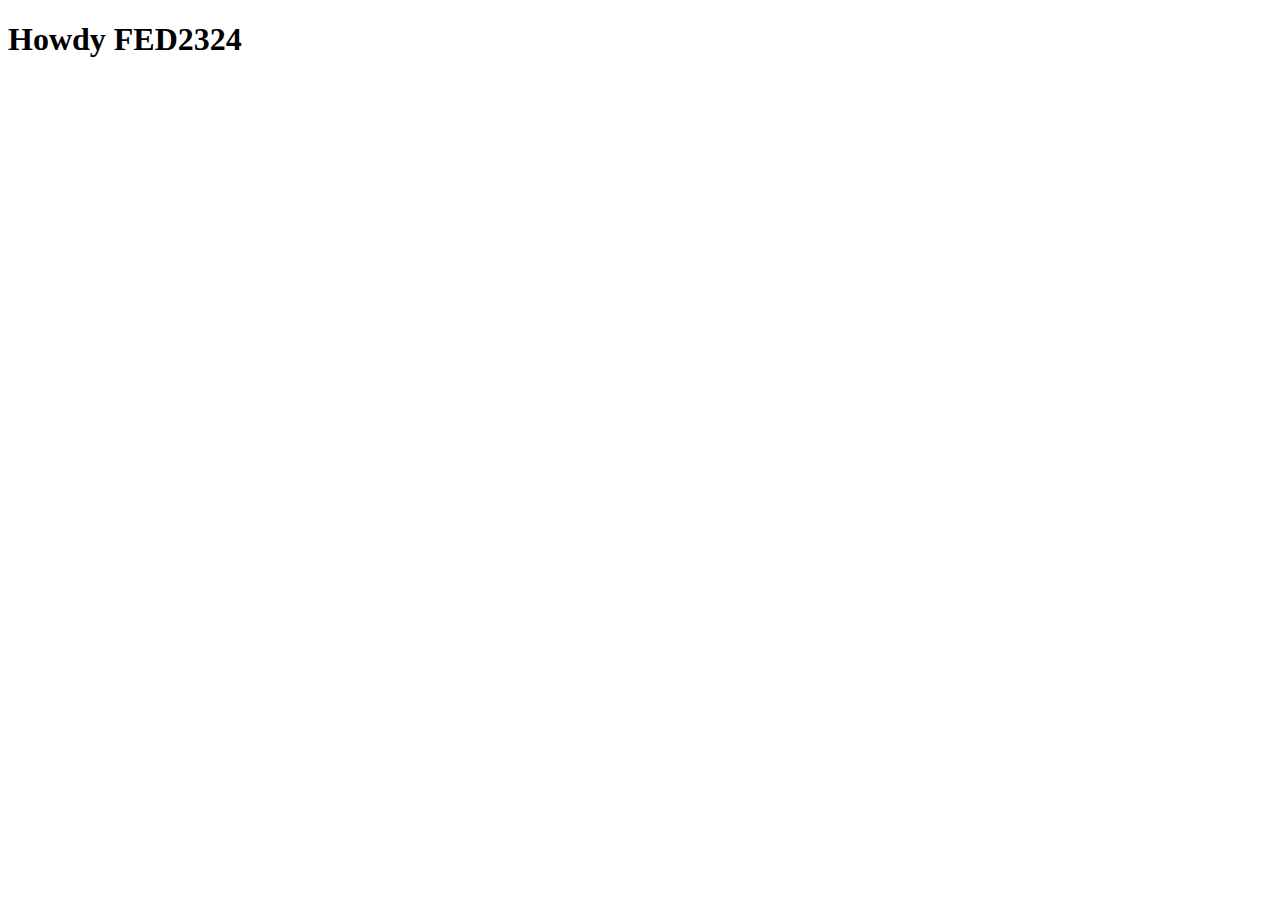
==== index.html @ 925708cf "Add files via upload" ====
<!DOCTYPE html>
<html lang="nl">
	
<head>
	<meta charset="UTF-8">
	<meta name="author" content="jouw naam">
	<meta name="viewport" content="width=device-width, initial-scale=1">
	
	<title>Howdy FED2324</title>
	
	<link href="styles/style.css" rel="stylesheet">
	<link rel="icon" type="image/svg+xml" href="images/favicon.svg">
</head>

<body>
	<h1>Howdy FED2324</h1>

	<script defer src="scripts/script.js"></script>
</body>
	
</html>
---- styles/style.css ----
/**************/
/* CSS REMEDY */
/**************/
*, *::after, *::before {
  box-sizing:border-box;  
}






/*********************/
/* CUSTOM PROPERTIES */
/*********************/
:root {
	/* startje */
	--color-text:#111;
	--color-background:#eee;
}





/****************/
/* JOUW STYLING */
/****************/

/* jouw code */
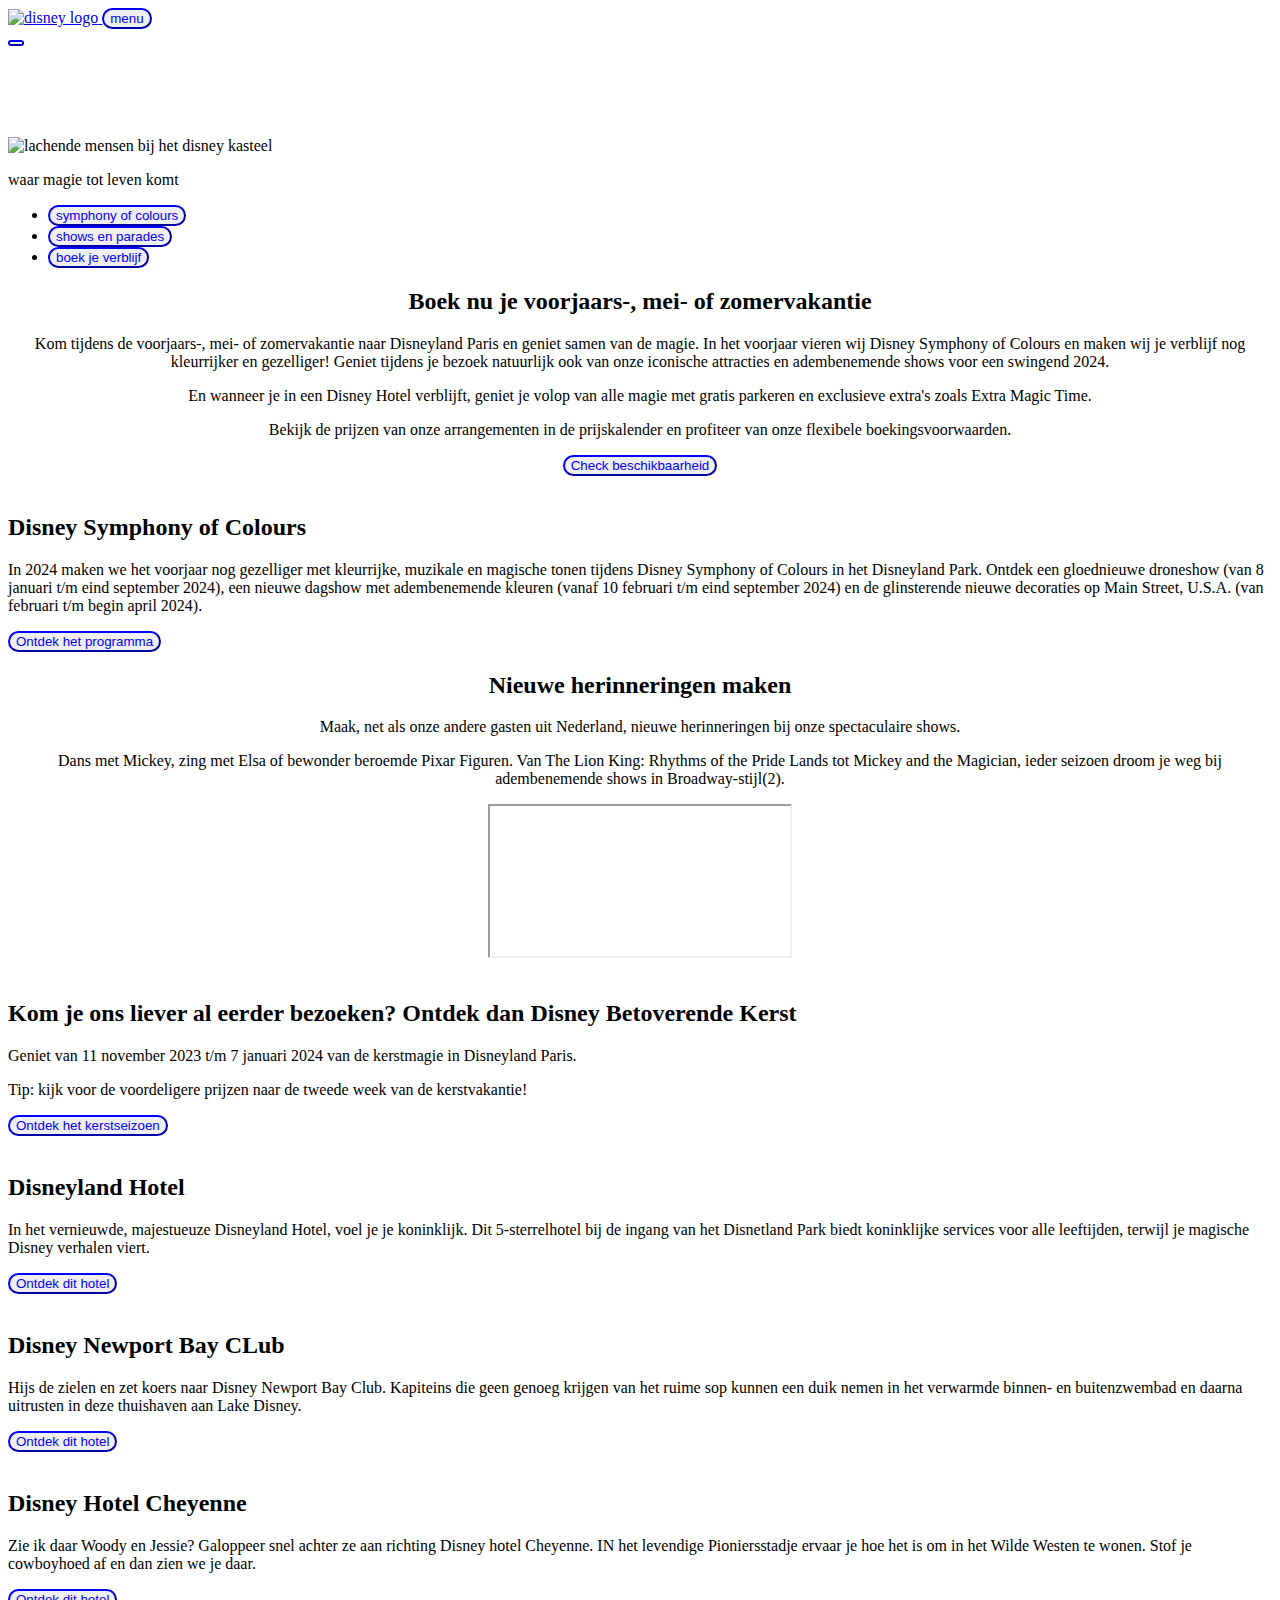
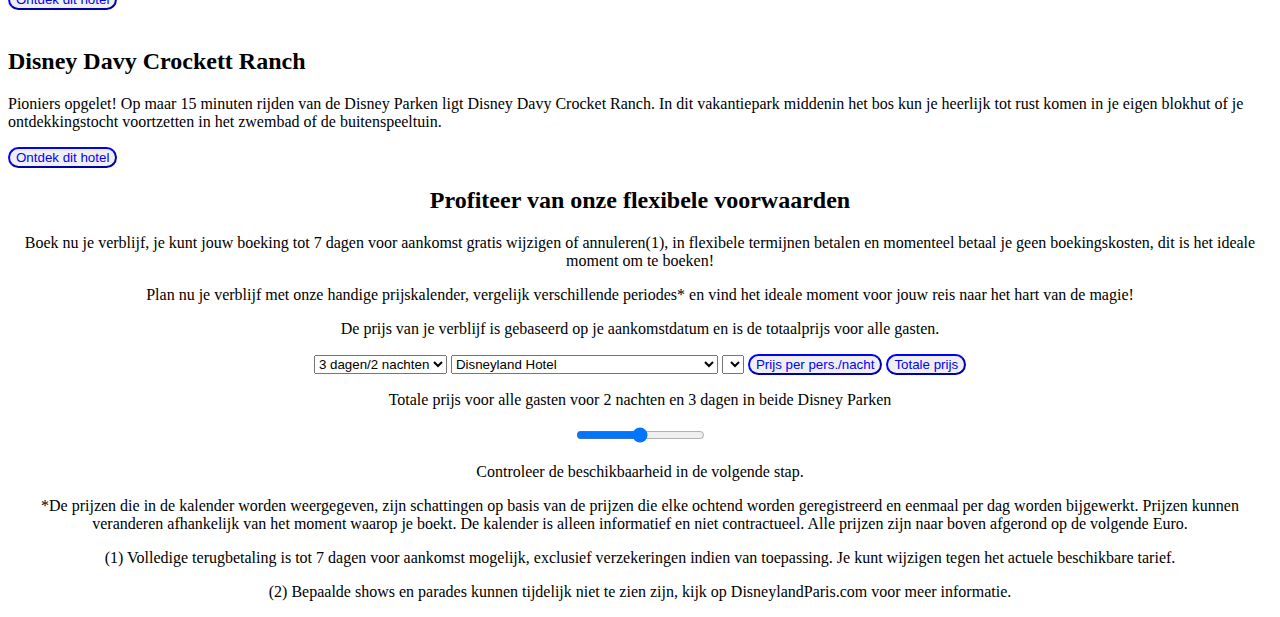
==== commit ebd35bfe: "Add files via upload" ====
--- a/index.html
+++ b/index.html
@@ -13,9 +13,121 @@
 </head>
 
 <body>
-	<h1>Howdy FED2324</h1>
+	<header>
+		<a href="#"> <img src=".images/logo.png" alt="disney logo"> </a>
+		<button>menu</button>
+		<nav>
+			<button></button>
+			<li></li>
+			<li></li>
+			<li></li>
+			<li></li>
+			<li></li>
+		</nav>
+		
+	</header>
+	<main>
+		<header>
+			<section>
+				<img src=".images/foto.header.webp" alt="lachende mensen bij het disney kasteel">
+				<p>waar magie tot  leven komt</p>
+			</section>
+			<ul>
+				<li><button>symphony of colours</button></li>
+				<li><button>shows en parades</button></li>
+				<li><button>boek je verblijf</button></li>
+			</ul>
+		</header>
+		<section>
+			<h2>Boek nu je voorjaars-, mei- of zomervakantie</h2>
+			<p>Kom tijdens de voorjaars-, mei- of zomervakantie naar Disneyland Paris en geniet samen van de magie. In het voorjaar vieren wij Disney Symphony of Colours en maken wij je verblijf nog kleurrijker en gezelliger! Geniet tijdens je bezoek natuurlijk ook van onze iconische attracties en adembenemende shows voor een swingend 2024.</p>
+			<p>En wanneer je in een Disney Hotel verblijft, geniet je volop van alle magie met gratis parkeren en exclusieve extra's zoals Extra Magic Time.</p>
+			<p>Bekijk de prijzen van onze arrangementen in de prijskalender en profiteer van onze flexibele boekingsvoorwaarden.</p>
+			<button>Check beschikbaarheid</button>
+		</section>
+		<section>
+			<img>
+			<h2>Disney Symphony of Colours</h2>
+			<p>In 2024 maken we het voorjaar nog gezelliger met kleurrijke, muzikale en magische tonen tijdens Disney Symphony of Colours in het Disneyland Park. Ontdek een gloednieuwe droneshow (van 8 januari t/m eind september 2024), een nieuwe dagshow met adembenemende kleuren (vanaf 10 februari t/m eind september 2024) en de glinsterende nieuwe decoraties op Main Street, U.S.A. (van februari t/m begin april 2024).</p>
+			<button>Ontdek het programma</button>
+		</section>
+		<section>
+			<h2>Nieuwe herinneringen maken</h2>
+			<p>Maak, net als onze andere gasten uit Nederland, nieuwe herinneringen bij onze spectaculaire shows.</p>
+			<p>Dans met Mickey, zing met Elsa of bewonder beroemde Pixar Figuren. Van The Lion King: Rhythms of the Pride Lands tot Mickey and the Magician, ieder seizoen droom je weg bij adembenemende shows in Broadway-stijl(2).</p>
+			<iframe>https://youtu.be/MgYBmTA1cKs</iframe>
+		</section>
+		<section>
+			<img>
+			<h2>Kom je ons liever al eerder bezoeken? Ontdek dan Disney Betoverende Kerst</h2>
+			<p>Geniet van 11 november 2023 t/m 7 januari 2024 van de kerstmagie in Disneyland Paris.</p>
+			<p>Tip: kijk voor de voordeligere prijzen naar de tweede week van de kerstvakantie!</p>
+			<button>Ontdek het kerstseizoen</button>
+		</section>
+		<section>
+			<article>
+				<img>
+				<h2>Disneyland Hotel</h2>
+				<p>In het vernieuwde, majestueuze Disneyland Hotel, voel je je koninklijk. Dit 5-sterrelhotel bij de ingang van het Disnetland Park biedt koninklijke services voor alle leeftijden, terwijl je magische Disney verhalen viert.</p>
+				<button>Ontdek dit hotel</button>
+			</article>
+			<article>
+				<img>
+				<h2>Disney Newport Bay CLub</h2>
+				<p>Hijs de zielen en zet koers naar Disney Newport Bay Club. Kapiteins die geen genoeg krijgen van het ruime sop kunnen een duik nemen in het verwarmde binnen- en buitenzwembad en daarna uitrusten in deze thuishaven aan Lake Disney.</p>
+				<button>Ontdek dit hotel</button>
+			</article>
+			<article>
+				<img>
+				<h2>Disney Hotel Cheyenne</h2>
+				<p>Zie ik daar Woody en Jessie? Galoppeer snel achter ze aan richting Disney hotel Cheyenne. IN het levendige Pioniersstadje ervaar je hoe het is om in het Wilde Westen te wonen. Stof je cowboyhoed af en dan zien we je daar.</p>
+				<button>Ontdek dit hotel</button>
+			</article>
+			<article>
+				<img>
+				<h2>Disney Davy Crockett Ranch</h2>
+				<p>Pioniers opgelet! Op maar 15 minuten rijden van de Disney Parken ligt Disney Davy Crocket Ranch. In dit vakantiepark middenin het bos kun je heerlijk tot rust komen in je eigen blokhut of je ontdekkingstocht voortzetten in het zwembad of de buitenspeeltuin.</p>
+				<button>Ontdek dit hotel</button>
+			</article>
+		</section>
+		<section>
+			<h2>Profiteer van onze flexibele voorwaarden</h2>
+			<p>Boek nu je verblijf, je kunt jouw boeking tot 7 dagen voor aankomst gratis wijzigen of annuleren(1), in flexibele termijnen betalen en momenteel betaal je geen boekingskosten, dit is het ideale moment om te boeken!</p>
+			<p>Plan nu je verblijf met onze handige prijskalender, vergelijk verschillende periodes* en vind het ideale moment voor jouw reis naar het hart van de magie!</p>
+			<p>De prijs van je verblijf is gebaseerd op je aankomstdatum en is de totaalprijs voor alle gasten.</p>
+			<section>
+				<select name="verblijfsduur" id="verblijfsduur">
+					<option value="A1">3 dagen/2 nachten</option>
+					<option value="A2">4 dagen/3 nachten</option>
+					<option value="A3">5 dagen/4 nachten</option>
+				</select>
+				<select name="Hotels en resorts" id="Hotels en resorts">
+					<option value="B1">Disneyland Hotel</option>
+					<option value="B2">Disney Hotel New York- The art of Marvel</option>
+					<option value="B3">Disney New Port Bay Club</option>
+					<option value="B4">Disney Sequoia Lodge</option>
+					<option value="B5">Disney Hotel Cheyenne</option>
+					<option value="B6">Disney Hotel Santa Fe</option>
+					<option value="B7">Disney Davy Crockett Ranch</option>
+					<option value="B1">Center Parcs Villages Nature Paris</option>
+				</select>
+				<select name="Kamers en gasten" id="Kamers en gasten" size="">
 
-	<script defer src="scripts/script.js"></script>
+				</select>
+				<button>Prijs per pers./nacht</button>
+				<button>Totale prijs</button>
+				<p>Totale prijs voor alle gasten voor 2 nachten en 3 dagen in beide Disney Parken</p>
+				<input type="range" name="price" min="€580" max="€1500" />
+				<p>Controleer de beschikbaarheid in de volgende stap.</p>
+			</section>
+			<p>*De prijzen die in de kalender worden weergegeven, zijn schattingen op basis van de prijzen die elke ochtend worden geregistreerd en eenmaal per dag worden bijgewerkt. Prijzen kunnen veranderen afhankelijk van het moment waarop je boekt. De kalender is alleen informatief en niet contractueel. Alle prijzen zijn naar boven afgerond op de volgende Euro.</p>
+			<p>(1) Volledige terugbetaling is tot 7 dagen voor aankomst mogelijk, exclusief verzekeringen indien van toepassing. Je kunt wijzigen tegen het actuele beschikbare tarief.</p>
+			<p>(2) Bepaalde shows en parades kunnen tijdelijk niet te zien zijn, kijk op DisneylandParis.com voor meer informatie.</p>
+		</section>
+	</main>
+	<footer>
+
+	</footer>
 </body>
 	
 </html>
--- a/styles/style.css
+++ b/styles/style.css
@@ -29,3 +29,20 @@
 
 /* jouw code */
 
+section:nth-child(2) {
+	text-align: center;
+}
+
+section:nth-child(4) {
+	text-align: center;
+}
+
+section:nth-child(7) {
+	text-align: center;
+}
+
+button {
+	border-color: blue;
+	color: blue;
+	border-radius: 3em;
+}
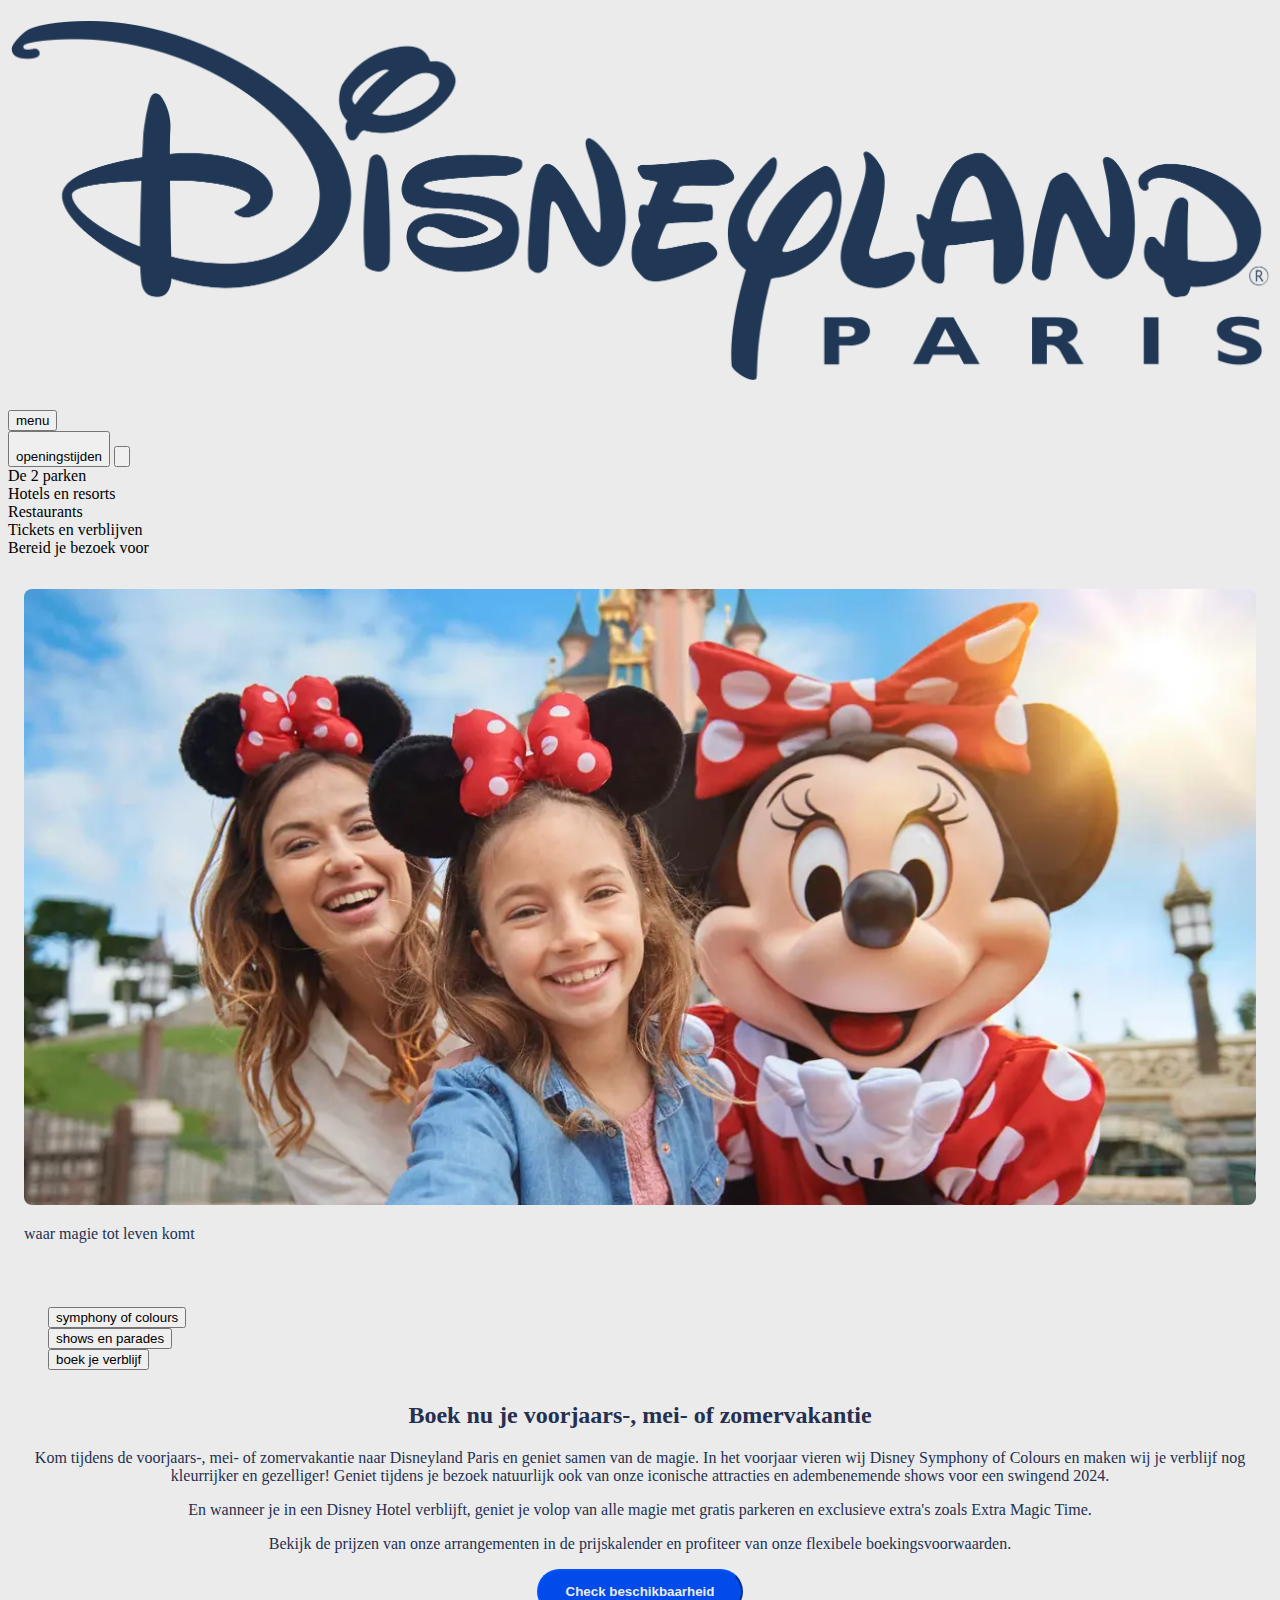
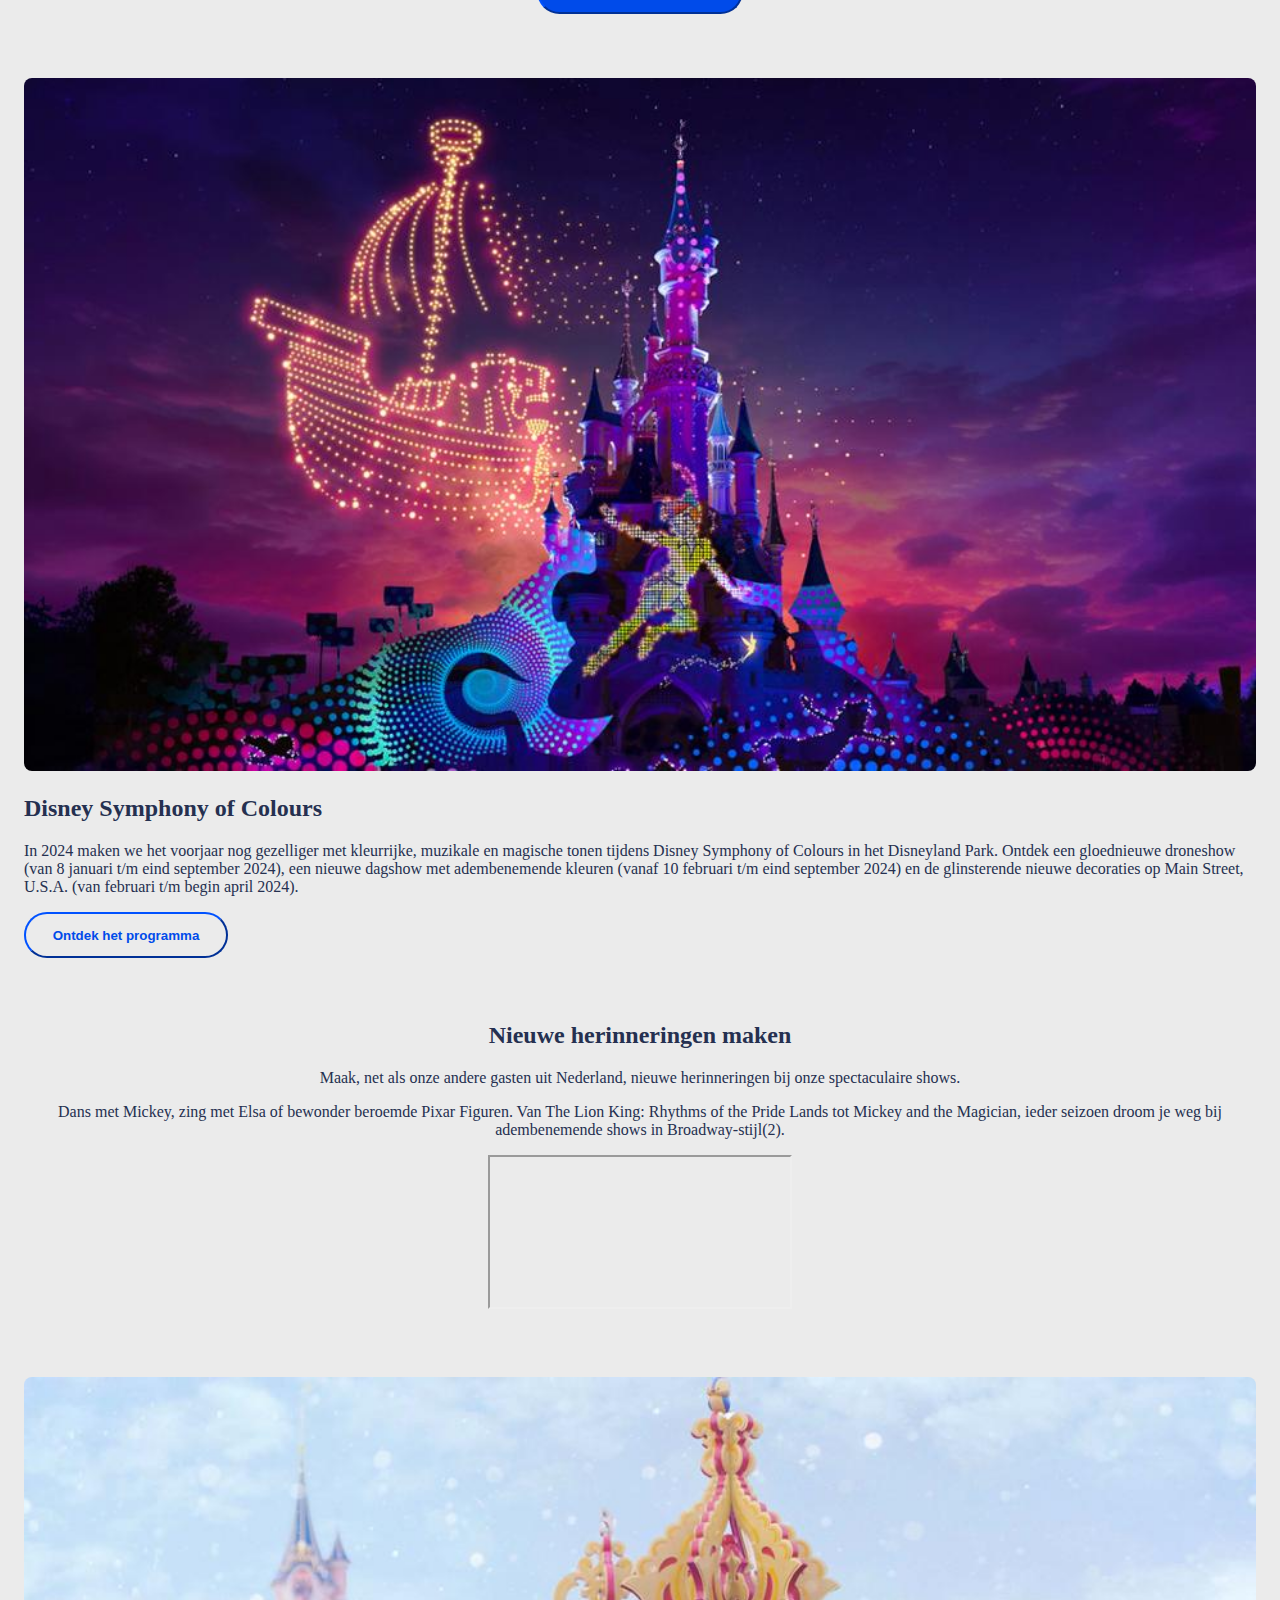
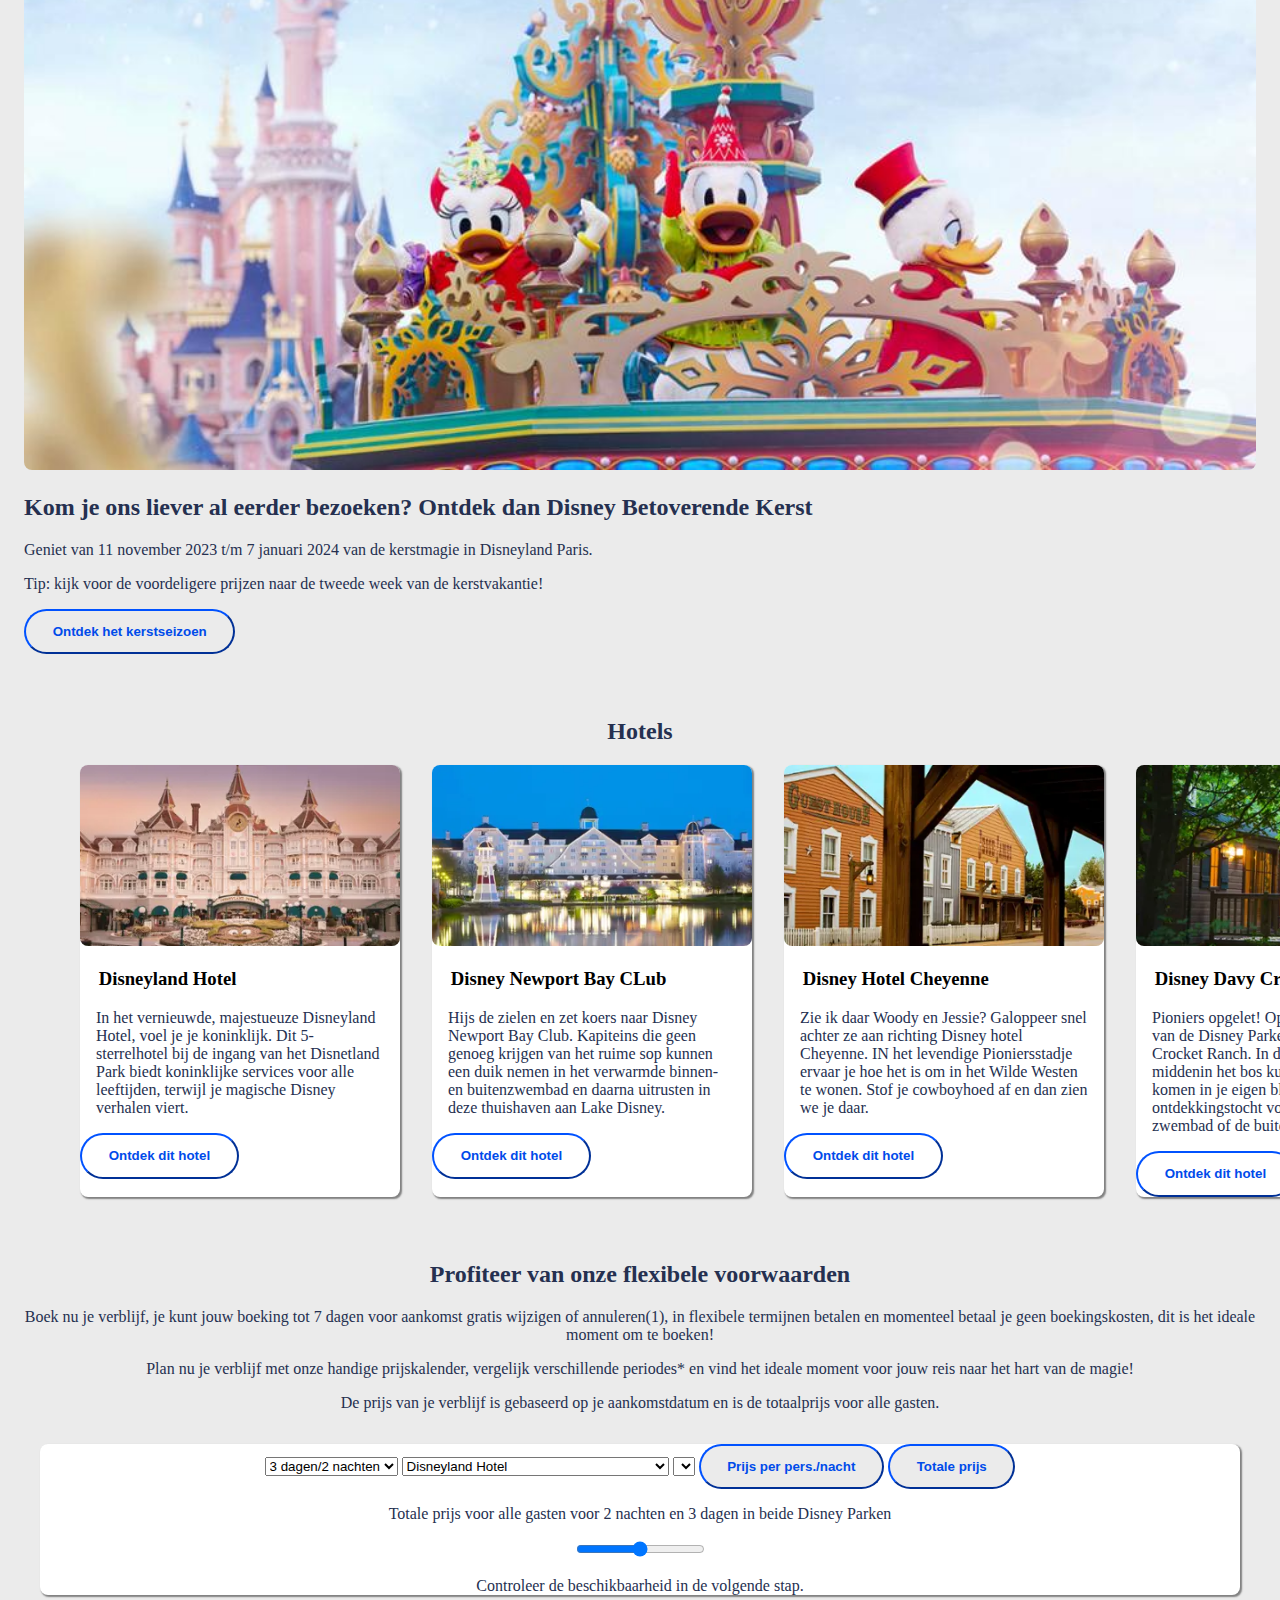
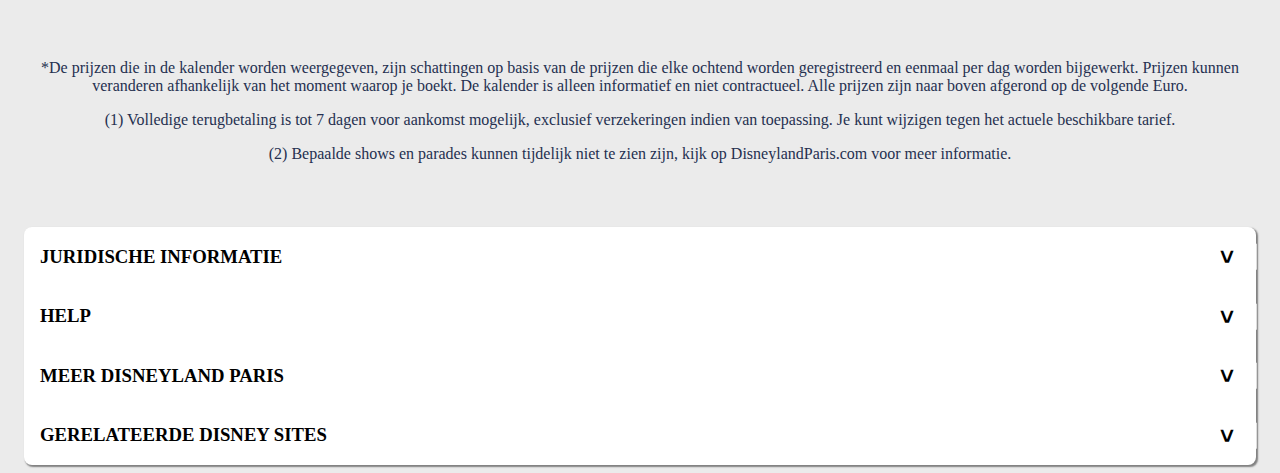
==== commit 29ac854e: "Add files via upload" ====
--- a/index.html
+++ b/index.html
@@ -3,7 +3,7 @@
 	
 <head>
 	<meta charset="UTF-8">
-	<meta name="author" content="jouw naam">
+	<meta name="author" content="Zoë de Ruiter">
 	<meta name="viewport" content="width=device-width, initial-scale=1">
 	
 	<title>Howdy FED2324</title>
@@ -14,23 +14,25 @@
 
 <body>
 	<header>
-		<a href="#"> <img src=".images/logo.png" alt="disney logo"> </a>
+		<h1 aria-label="Welkom bij de site van Disneyland Parijs"> 
+			<img src="images/logo.png" alt=""> 
+		</h1>
 		<button>menu</button>
 		<nav>
-			<button></button>
-			<li></li>
-			<li></li>
-			<li></li>
-			<li></li>
-			<li></li>
+			<button><img>openingstijden</button>
+			<button><img></button>
+			<li>De 2 parken</li>
+			<li>Hotels en resorts</li>
+			<li>Restaurants</li>
+			<li>Tickets en verblijven</li>
+			<li>Bereid je bezoek voor</li>
 		</nav>
-		
 	</header>
 	<main>
 		<header>
 			<section>
-				<img src=".images/foto.header.webp" alt="lachende mensen bij het disney kasteel">
-				<p>waar magie tot  leven komt</p>
+				<img src="images/foto.header.webp" alt="foto van lachende mensen bij het disney kasteel">
+				<p>waar magie tot leven komt</p>
 			</section>
 			<ul>
 				<li><button>symphony of colours</button></li>
@@ -46,7 +48,7 @@
 			<button>Check beschikbaarheid</button>
 		</section>
 		<section>
-			<img>
+			<img src="images/symphony.jpg" alt="foto van de droneshow"> 
 			<h2>Disney Symphony of Colours</h2>
 			<p>In 2024 maken we het voorjaar nog gezelliger met kleurrijke, muzikale en magische tonen tijdens Disney Symphony of Colours in het Disneyland Park. Ontdek een gloednieuwe droneshow (van 8 januari t/m eind september 2024), een nieuwe dagshow met adembenemende kleuren (vanaf 10 februari t/m eind september 2024) en de glinsterende nieuwe decoraties op Main Street, U.S.A. (van februari t/m begin april 2024).</p>
 			<button>Ontdek het programma</button>
@@ -58,37 +60,40 @@
 			<iframe>https://youtu.be/MgYBmTA1cKs</iframe>
 		</section>
 		<section>
-			<img>
+			<img src="images/parade.jpg" alt="foto van de parade"> 
 			<h2>Kom je ons liever al eerder bezoeken? Ontdek dan Disney Betoverende Kerst</h2>
 			<p>Geniet van 11 november 2023 t/m 7 januari 2024 van de kerstmagie in Disneyland Paris.</p>
 			<p>Tip: kijk voor de voordeligere prijzen naar de tweede week van de kerstvakantie!</p>
 			<button>Ontdek het kerstseizoen</button>
 		</section>
 		<section>
-			<article>
-				<img>
-				<h2>Disneyland Hotel</h2>
-				<p>In het vernieuwde, majestueuze Disneyland Hotel, voel je je koninklijk. Dit 5-sterrelhotel bij de ingang van het Disnetland Park biedt koninklijke services voor alle leeftijden, terwijl je magische Disney verhalen viert.</p>
-				<button>Ontdek dit hotel</button>
-			</article>
-			<article>
-				<img>
-				<h2>Disney Newport Bay CLub</h2>
-				<p>Hijs de zielen en zet koers naar Disney Newport Bay Club. Kapiteins die geen genoeg krijgen van het ruime sop kunnen een duik nemen in het verwarmde binnen- en buitenzwembad en daarna uitrusten in deze thuishaven aan Lake Disney.</p>
-				<button>Ontdek dit hotel</button>
-			</article>
-			<article>
-				<img>
-				<h2>Disney Hotel Cheyenne</h2>
-				<p>Zie ik daar Woody en Jessie? Galoppeer snel achter ze aan richting Disney hotel Cheyenne. IN het levendige Pioniersstadje ervaar je hoe het is om in het Wilde Westen te wonen. Stof je cowboyhoed af en dan zien we je daar.</p>
-				<button>Ontdek dit hotel</button>
-			</article>
-			<article>
-				<img>
-				<h2>Disney Davy Crockett Ranch</h2>
-				<p>Pioniers opgelet! Op maar 15 minuten rijden van de Disney Parken ligt Disney Davy Crocket Ranch. In dit vakantiepark middenin het bos kun je heerlijk tot rust komen in je eigen blokhut of je ontdekkingstocht voortzetten in het zwembad of de buitenspeeltuin.</p>
-				<button>Ontdek dit hotel</button>
-			</article>
+			<h2>Hotels</h2>
+			<ul>
+				<li>
+					<img src="images/disneyhotel.webp" alt="foto van Disneyland hotel">
+					<h3>Disneyland Hotel</h3>
+					<p>In het vernieuwde, majestueuze Disneyland Hotel, voel je je koninklijk. Dit 5-sterrelhotel bij de ingang van het Disnetland Park biedt koninklijke services voor alle leeftijden, terwijl je magische Disney verhalen viert.</p>
+					<button>Ontdek dit hotel</button>
+				</li>
+				<li>
+					<img src="images/Newport.webp" alt="foto van hotel newport bay"> 
+					<h3>Disney Newport Bay CLub</h3>
+					<p>Hijs de zielen en zet koers naar Disney Newport Bay Club. Kapiteins die geen genoeg krijgen van het ruime sop kunnen een duik nemen in het verwarmde binnen- en buitenzwembad en daarna uitrusten in deze thuishaven aan Lake Disney.</p>
+					<button>Ontdek dit hotel</button>
+				</li>
+				<li>
+					<img src="images/cheyenne.webp" alt="foto van hotel Cheyenne"> 
+					<h3>Disney Hotel Cheyenne</h3>
+					<p>Zie ik daar Woody en Jessie? Galoppeer snel achter ze aan richting Disney hotel Cheyenne. IN het levendige Pioniersstadje ervaar je hoe het is om in het Wilde Westen te wonen. Stof je cowboyhoed af en dan zien we je daar.</p>
+					<button>Ontdek dit hotel</button>
+				</li>
+				<li>
+					<img src="images/davycrockett.webp" alt="foto van Davy Crocket Ranch"> 
+					<h3>Disney Davy Crockett Ranch</h3>
+					<p>Pioniers opgelet! Op maar 15 minuten rijden van de Disney Parken ligt Disney Davy Crocket Ranch. In dit vakantiepark middenin het bos kun je heerlijk tot rust komen in je eigen blokhut of je ontdekkingstocht voortzetten in het zwembad of de buitenspeeltuin.</p>
+					<button>Ontdek dit hotel</button>
+				</li>
+			</ul>
 		</section>
 		<section>
 			<h2>Profiteer van onze flexibele voorwaarden</h2>
@@ -126,7 +131,65 @@
 		</section>
 	</main>
 	<footer>
-
+		<section>
+			<h3>juridische informatie</h3>
+			<button>></button>
+			<ul>
+				<li><a href="">Juridische informatie en voorwaarden website</a></li>
+				<li><a href="">Europese Privacy Regelgeving</a></li>
+				<li><a href="">Verkoopvoorwaaren</a></li>
+				<li><a href="">Disney Parken regelement</a></li>
+				<li><a href="">Copyrights</a></li>
+				<li><a href="">Privacybeleid</a></li>
+				<li><a href="">Parkeerplaats voor bezoekers reglement</a></li>
+				<li><a href="">Disney Hotels en Resorts reglement</a></li>
+				<li><a href="">Cookiesbeleid</a></li>
+				<li><a href="">Video Protection</a></li>
+				<li><a href="">Animal care center reglement</a></li>
+				<li><a href="">Disney Village reglement</a></li>
+				<li><a href="">Je cookie-instellingen te wijzigen</a></li>
+			</ul>
+		</section>
+		<section>
+			<h3>help</h3>
+			<button>></button>
+			<ul>
+				<li><a href="">Onze digitale brochure</a></li>
+				<li><a href="">FAQ</a></li>
+				<li><a href="">Websitehulp</a></li>
+				<li><a href="">Groepsreizen</a></li>
+				<li><a href="">Services in de Parken</a></li>
+				<li><a href="">Gasten met beperkingen</a></li>
+				<li><a href="">Terugroepactie</a></li>
+				<li><a href="">Contact</a></li>
+			</ul>
+		</section>
+		<section>
+			<h3>meer disneyland paris</h3>
+			<button>></button>
+			<ul>
+				<li><a href="">Mobiele app</a></li>
+				<li><a href="">Affiliates</a></li>
+				<li><a href="">Partners</a></li>
+				<li><a href="">Pers</a></li>
+				<li><a href="">Bedrijfsinformatie</a></li>
+				<li><a href="">Jobs</a></li>
+				<li><a href="">Meld je aan en word lid van de Disney familie!</a></li>
+			</ul>
+		</section>
+		<section>
+			<h3>Gerelateerde disney sites</h3>
+			<button>></button>
+			<ul>
+				<li><a href="">Disney.com</a></li>
+				<li><a href="">shopDisney</a></li>
+				<li><a href="">Disney Cruise Line</a></li>
+				<li><a href="">Disney Parken</a></li>
+				<li><a href="">Disneyland Paris generations</a></li>
+				<li><a href="">Conventiecentrum</a></li>
+				<li><a href="">Disney Parken Blog</a></li>
+			</ul>
+		</section>
 	</footer>
 </body>
 	
--- a/styles/style.css
+++ b/styles/style.css
@@ -1,3 +1,14 @@
+@font-face {
+	font-family: 'demo';
+	src: url('styles/demo_fonts/Fontspring-DEMO-olivetta-bold.otf') format('OpenType');
+  }
+
+  @font-face {
+	font-family: 'demoBold';
+	src: url('styles/demo_fonts/Fontspring-DEMO-olivetta-regular.otf') format('OpenType');
+  }
+
+
 /**************/
 /* CSS REMEDY */
 /**************/
@@ -15,13 +26,27 @@
 /*********************/
 :root {
 	/* startje */
-	--color-text:#111;
-	--color-background:#eee;
-}
-
-
-
-
+	
+	--color-text:rgb(37 48 80);
+	--color-background-sections:white;
+	--color-button:rgb(0 75 234);
+	--color-button-hoover:rgb(2 59 185);
+	--color-background:rgb(235 235 235);
+}
+
+body {
+	background-color: var(--color-background);
+}
+
+p {
+	font-family: demo;
+	color: var(--color-text);
+}
+
+h2 {
+	font-family: demoBold;
+	color: var(--color-text);
+}
 
 /****************/
 /* JOUW STYLING */
@@ -29,20 +54,169 @@
 
 /* jouw code */
 
-section:nth-child(2) {
-	text-align: center;
-}
-
-section:nth-child(4) {
-	text-align: center;
-}
-
-section:nth-child(7) {
-	text-align: center;
-}
-
-button {
-	border-color: blue;
-	color: blue;
+main section {
+	margin-top: 2em;
+	margin-bottom: 4em;
+	margin-left: 1em;
+	margin-right: 1em
+}
+
+main section:nth-child(2) {
+	text-align: center;
+
+}
+
+main section:nth-child(2) h2 {
+	font-weight: bold;
+
+}
+
+main section:nth-child(3) > button {
+	display: grid;
+	place-items: center;
+}
+
+main section:nth-child(4) {
+	text-align: center;
+}
+
+main section:nth-child(7) {
+	text-align: center;
+}
+
+main section > button {
+	border-color: var(--color-button);
+	color: var(--color-button);
+	background-color: var(--color-background);
 	border-radius: 3em;
-}
+	padding: 1em 2em;
+	transition: .5s;
+
+	font-weight: bold;
+
+}
+
+
+main section:nth-child(2) > button {
+	border-color: var(--color-button);
+	background-color: var(--color-button);
+	color: var(--color-background);
+	border-radius: 3em;
+
+	padding: 1em 2em;
+
+	transition: .5s;
+}
+
+main section:nth-child(2) > button:hover {
+	background-color: var(--color-button-hoover);
+}
+
+main section:nth-child(6) {
+	text-align: center;
+}
+
+main section:nth-child(6) ul {
+	display: flex;
+	flex-direction: row;
+	text-align: left;
+}
+
+
+main section:nth-child(6) li {
+	margin-left:1em;
+	margin-right:1em;
+	box-shadow: .1em .1em .1em grey;
+	border-radius: .5em;
+	background-color: var(--color-background-sections);
+}
+
+main section:nth-child(6) button {
+	align-items: center;
+	border-color: var(--color-button);
+	color: var(--color-button);
+	background-color: var(--color-background-sections);
+	border-radius: 3em;
+	padding: 1em 2em;
+	font-weight: bold;	
+
+}
+
+main section:nth-child(6) h3 {
+ padding-left: 1em;
+ padding-right: 1em;
+}
+
+main section:nth-child(6) p {
+	padding-left: 1em;
+	padding-right: 1em;
+   }
+
+main section:nth-child(6) img {
+	padding:0em;
+	width: 20em;
+}
+
+
+img {
+	width: 100%;
+	border-radius: .5em;
+}
+
+ul {
+	list-style: none;
+}
+
+main section:nth-child(7) section {
+	background-color: var(--color-background-sections);
+	margin-left:1em;
+	margin-right:1em;
+	box-shadow: .1em .1em .1em grey;
+	border-radius: .5em;
+}
+
+footer {
+	background-color: var(--color-background-sections);
+	margin-left:1em;
+	margin-right:1em;
+	box-shadow: .1em .1em .1em grey;
+	border-radius: .5em;
+	text-transform: uppercase;
+}
+
+footer button {
+	rotate:90deg;
+	border: none;
+	background-color: var(--color-background-sections);
+	font-weight: bold;
+	font-size: 1.5em;
+
+	transition-duration: 1s;
+}
+
+footer > section.open button{
+	rotate:-180deg;
+}
+
+footer section {
+	padding-left: 1em;
+	padding-right: 1em;
+
+	display:flex;
+	flex-wrap:wrap;
+	justify-content:space-between;
+}
+
+footer section ul {
+	display:none;
+	width:100%;
+	margin:0;
+	padding:0;
+	list-style:none;
+	
+}
+
+footer > section.open ul {
+	display:block;
+}
+
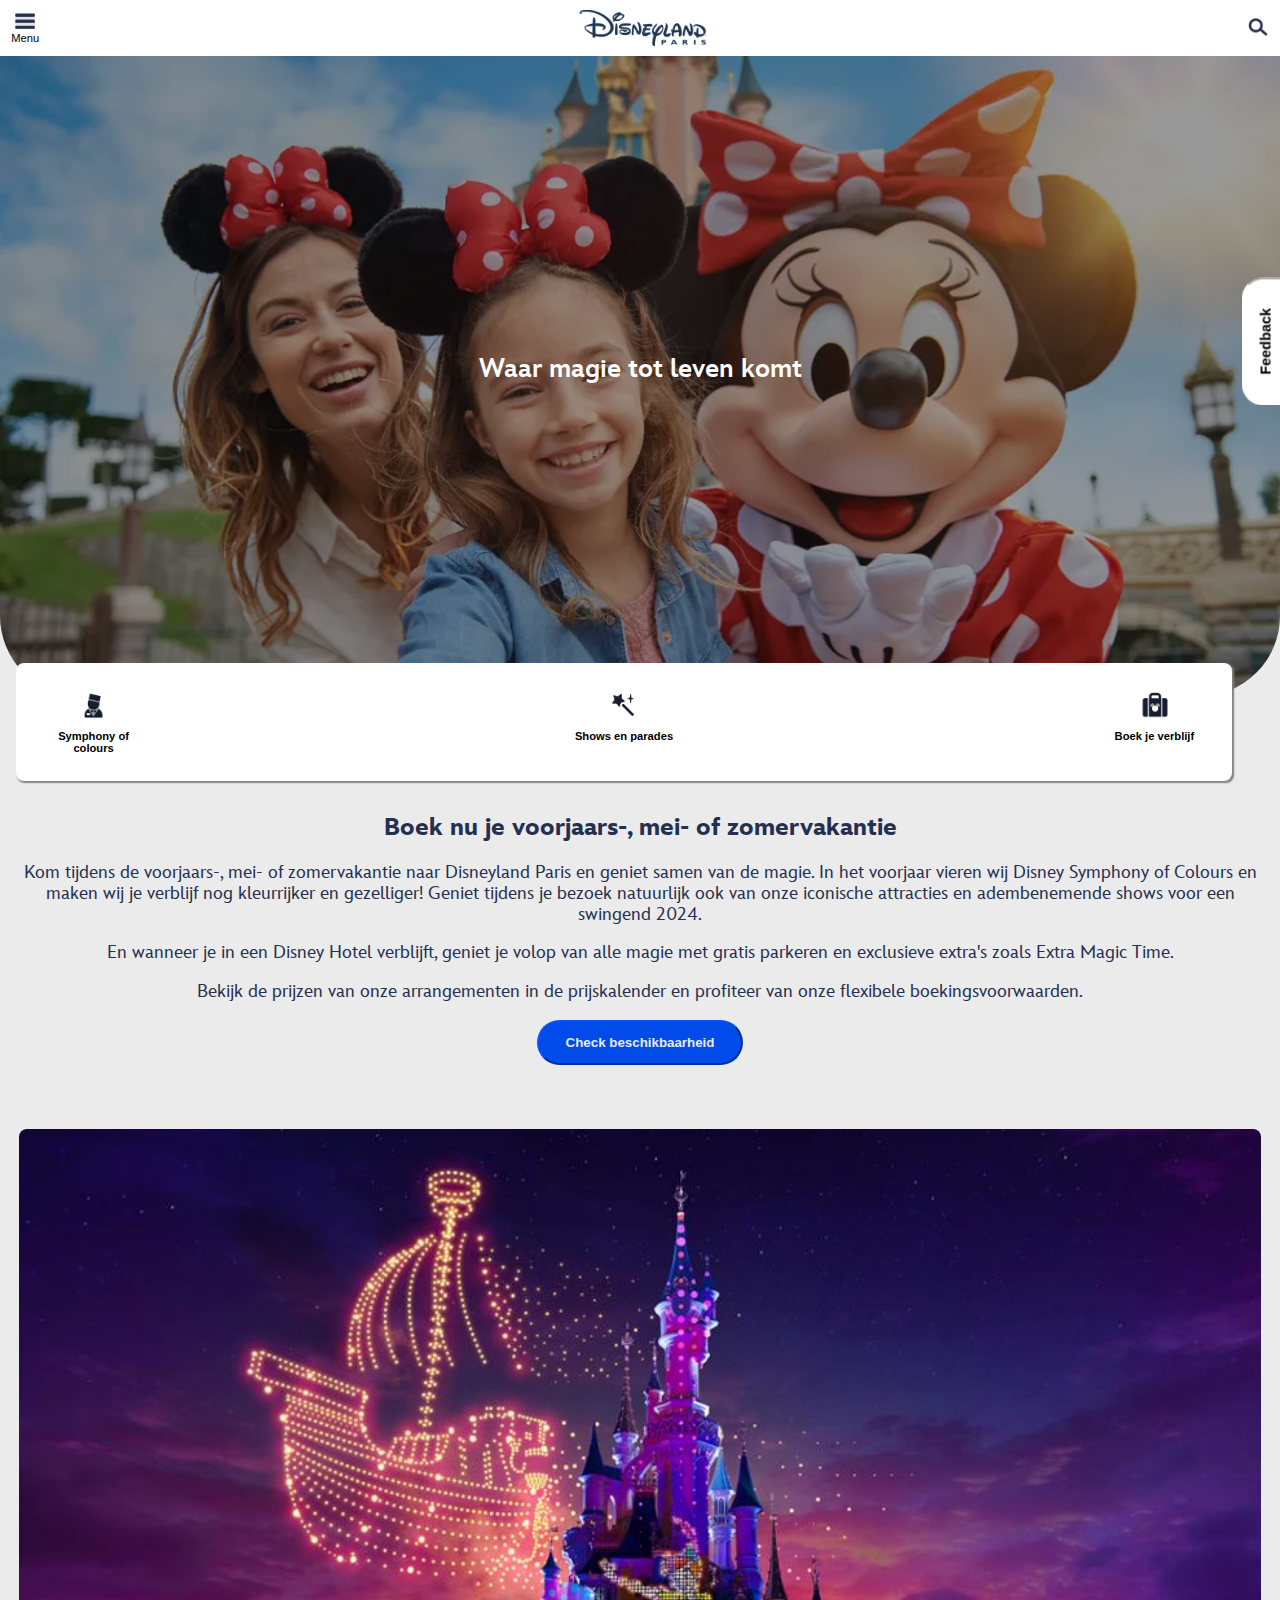
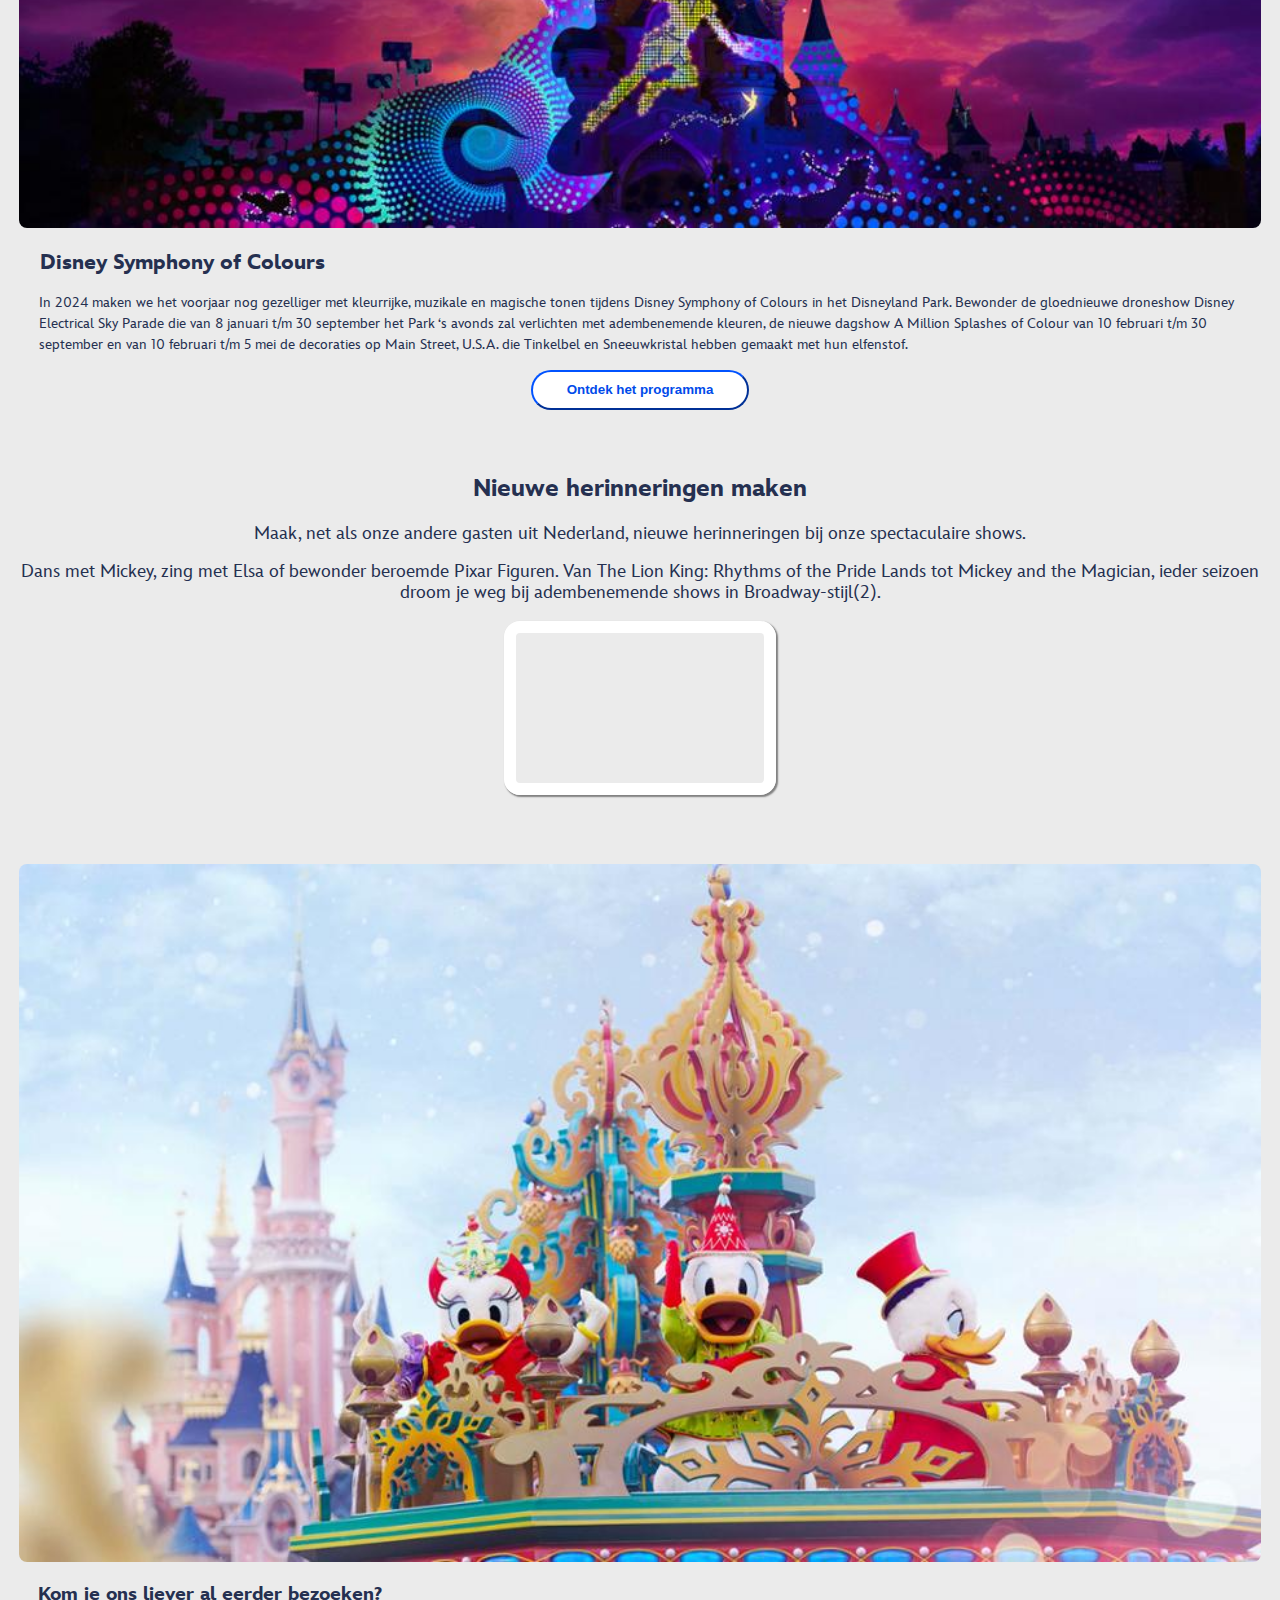
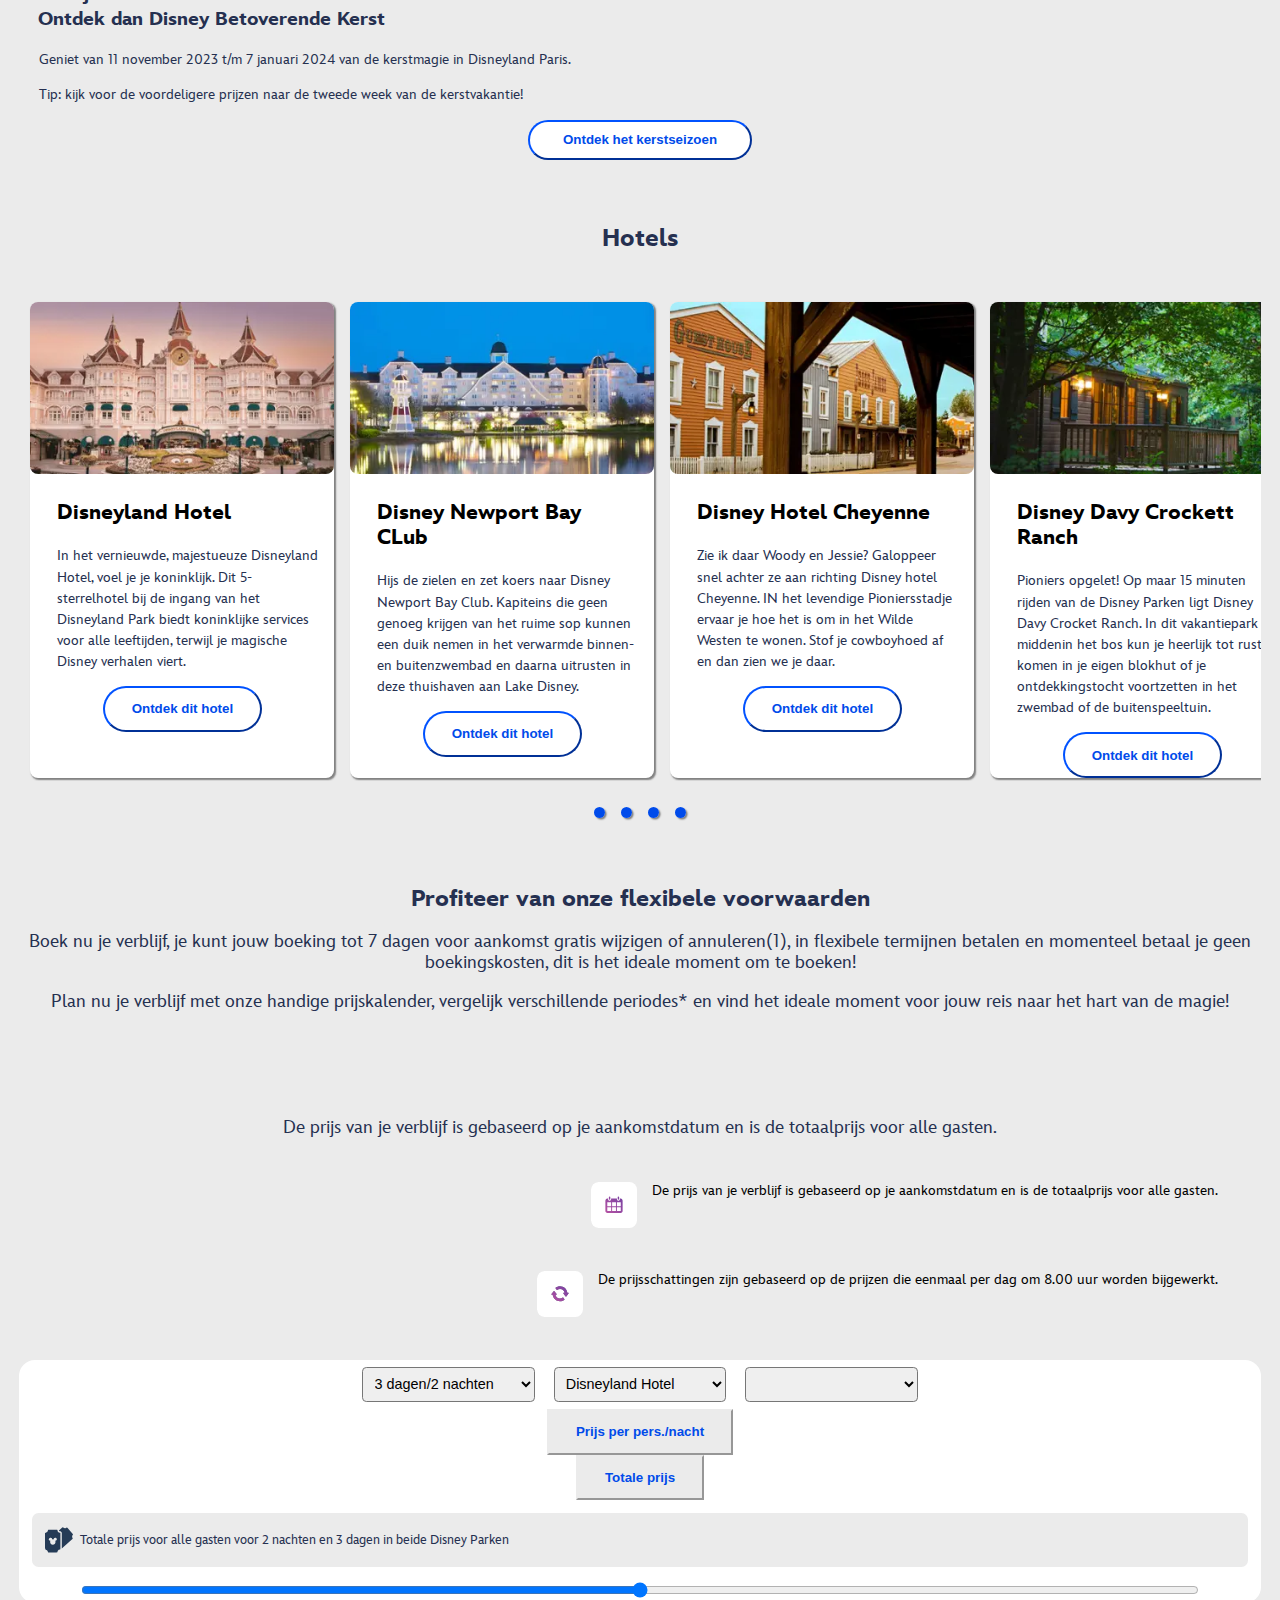
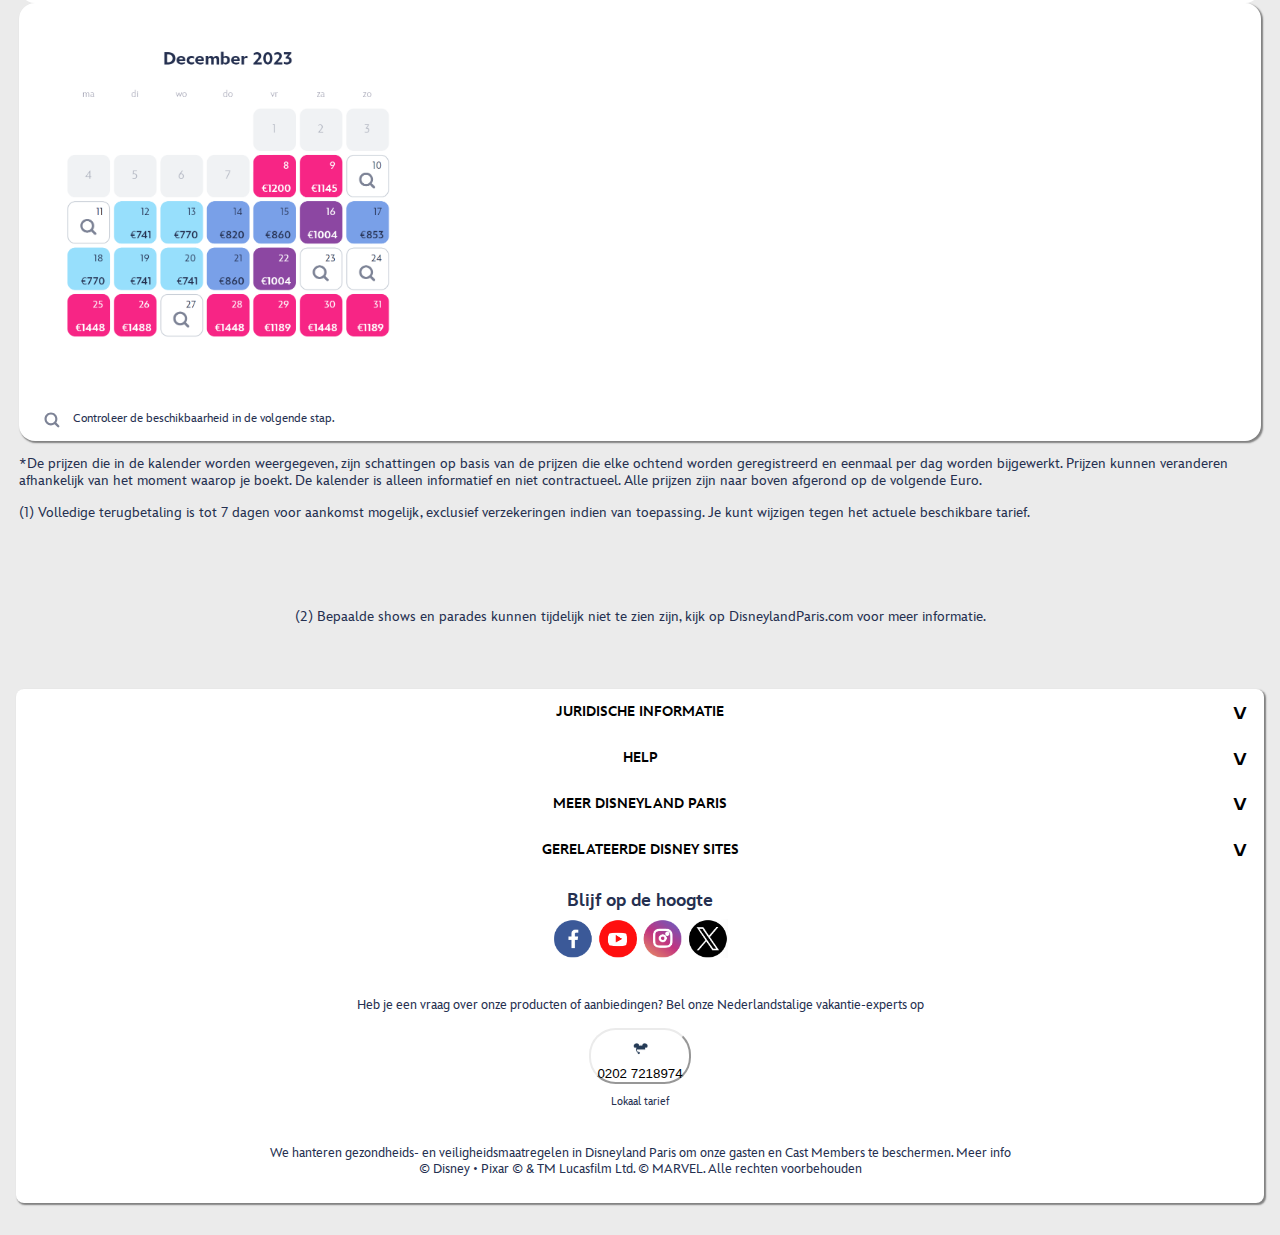
==== commit 318be189: "Add files via upload" ====
--- a/index.html
+++ b/index.html
@@ -9,35 +9,40 @@
 	<title>Howdy FED2324</title>
 	
 	<link href="styles/style.css" rel="stylesheet">
+	<link href="styles/hoofdpagina.css" rel="stylesheet">
 	<link rel="icon" type="image/svg+xml" href="images/favicon.svg">
 </head>
 
 <body>
+	<button>Feedback</button>
 	<header>
 		<h1 aria-label="Welkom bij de site van Disneyland Parijs"> 
 			<img src="images/logo.png" alt=""> 
 		</h1>
-		<button>menu</button>
+		<button><img src="images/hamburgermenu.png" alt="">Menu</button>
 		<nav>
-			<button><img>openingstijden</button>
-			<button><img></button>
-			<li>De 2 parken</li>
-			<li>Hotels en resorts</li>
-			<li>Restaurants</li>
-			<li>Tickets en verblijven</li>
-			<li>Bereid je bezoek voor</li>
+			<button aria-label="sluit het menu"><img src="images/close.png" alt=""></button>
+			<img src="images/knoppen.nav.png" alt="">
+			<ul>
+				<li>De 2 parken <img src="images/pijltje.png" alt=""></li>
+				<li>Hotels en resorts <img src="images/pijltje.png" alt=""></li>
+				<li>Restaurants <img src="images/pijltje.png" alt=""></li>
+				<li>Tickets en verblijven <img src="images/pijltje.png" alt=""></li>
+				<li>Bereid je bezoek voor <img src="images/pijltje.png" alt=""></li>
+			</ul>
 		</nav>
+		<button><img src="images/zoeken.png" alt="zoekbalk"></button>
 	</header>
 	<main>
 		<header>
 			<section>
 				<img src="images/foto.header.webp" alt="foto van lachende mensen bij het disney kasteel">
-				<p>waar magie tot leven komt</p>
+				<p>Waar magie tot leven komt</p>
 			</section>
 			<ul>
-				<li><button>symphony of colours</button></li>
-				<li><button>shows en parades</button></li>
-				<li><button>boek je verblijf</button></li>
+				<li><button><img src="images/icoon1.png" alt="">Symphony of colours</button></li>
+				<li><button><img src="images/icoon2.png" alt="">Shows en parades</button></li>
+				<li><button><img src="images/icoon3.png" alt="">Boek je verblijf</button></li>
 			</ul>
 		</header>
 		<section>
@@ -50,14 +55,15 @@
 		<section>
 			<img src="images/symphony.jpg" alt="foto van de droneshow"> 
 			<h2>Disney Symphony of Colours</h2>
-			<p>In 2024 maken we het voorjaar nog gezelliger met kleurrijke, muzikale en magische tonen tijdens Disney Symphony of Colours in het Disneyland Park. Ontdek een gloednieuwe droneshow (van 8 januari t/m eind september 2024), een nieuwe dagshow met adembenemende kleuren (vanaf 10 februari t/m eind september 2024) en de glinsterende nieuwe decoraties op Main Street, U.S.A. (van februari t/m begin april 2024).</p>
+			<p>In 2024 maken we het voorjaar nog gezelliger met kleurrijke, muzikale en magische tonen tijdens Disney Symphony of Colours in het Disneyland Park. Bewonder de gloednieuwe droneshow Disney Electrical Sky Parade die van 8 januari t/m 30 september het Park ‘s avonds zal verlichten met adembenemende kleuren, de nieuwe dagshow A Million Splashes of Colour van 10 februari t/m 30 september en van 10 februari t/m 5 mei de decoraties op Main Street, U.S.A. die Tinkelbel en Sneeuwkristal hebben gemaakt met hun elfenstof.</p>
 			<button>Ontdek het programma</button>
 		</section>
 		<section>
 			<h2>Nieuwe herinneringen maken</h2>
 			<p>Maak, net als onze andere gasten uit Nederland, nieuwe herinneringen bij onze spectaculaire shows.</p>
 			<p>Dans met Mickey, zing met Elsa of bewonder beroemde Pixar Figuren. Van The Lion King: Rhythms of the Pride Lands tot Mickey and the Magician, ieder seizoen droom je weg bij adembenemende shows in Broadway-stijl(2).</p>
-			<iframe>https://youtu.be/MgYBmTA1cKs</iframe>
+			<iframe src="https://www.youtube.com/embed/MgYBmTA1cKs" title="Nieuwe herinneringen maken | Disneyland Paris" 
+			frameborder="0" allow="accelerometer; clipboard-write; encrypted-media; gyroscope; picture-in-picture; web-share" allowfullscreen></iframe>
 		</section>
 		<section>
 			<img src="images/parade.jpg" alt="foto van de parade"> 
@@ -69,39 +75,51 @@
 		<section>
 			<h2>Hotels</h2>
 			<ul>
-				<li>
+				<li id="h1">
 					<img src="images/disneyhotel.webp" alt="foto van Disneyland hotel">
 					<h3>Disneyland Hotel</h3>
-					<p>In het vernieuwde, majestueuze Disneyland Hotel, voel je je koninklijk. Dit 5-sterrelhotel bij de ingang van het Disnetland Park biedt koninklijke services voor alle leeftijden, terwijl je magische Disney verhalen viert.</p>
-					<button>Ontdek dit hotel</button>
-				</li>
-				<li>
+					<p>In het vernieuwde, majestueuze Disneyland Hotel, voel je je koninklijk. Dit 5-sterrelhotel bij de ingang van het Disneyland Park biedt koninklijke services voor alle leeftijden, terwijl je magische Disney verhalen viert.</p>
+					<button>Ontdek dit hotel</button>
+				</li>
+				<li id="h2">
 					<img src="images/Newport.webp" alt="foto van hotel newport bay"> 
 					<h3>Disney Newport Bay CLub</h3>
 					<p>Hijs de zielen en zet koers naar Disney Newport Bay Club. Kapiteins die geen genoeg krijgen van het ruime sop kunnen een duik nemen in het verwarmde binnen- en buitenzwembad en daarna uitrusten in deze thuishaven aan Lake Disney.</p>
 					<button>Ontdek dit hotel</button>
 				</li>
-				<li>
+				<li id="h3">
 					<img src="images/cheyenne.webp" alt="foto van hotel Cheyenne"> 
 					<h3>Disney Hotel Cheyenne</h3>
 					<p>Zie ik daar Woody en Jessie? Galoppeer snel achter ze aan richting Disney hotel Cheyenne. IN het levendige Pioniersstadje ervaar je hoe het is om in het Wilde Westen te wonen. Stof je cowboyhoed af en dan zien we je daar.</p>
 					<button>Ontdek dit hotel</button>
 				</li>
-				<li>
+				<li id="h4">
 					<img src="images/davycrockett.webp" alt="foto van Davy Crocket Ranch"> 
 					<h3>Disney Davy Crockett Ranch</h3>
 					<p>Pioniers opgelet! Op maar 15 minuten rijden van de Disney Parken ligt Disney Davy Crocket Ranch. In dit vakantiepark middenin het bos kun je heerlijk tot rust komen in je eigen blokhut of je ontdekkingstocht voortzetten in het zwembad of de buitenspeeltuin.</p>
 					<button>Ontdek dit hotel</button>
 				</li>
 			</ul>
+			<nav>
+				<ul>
+					<li><a href="#h1" aria-label="hotel 1"></a></li>
+					<li><a href="#h2"></a></li>
+					<li><a href="#h3"></a></li>
+					<li><a href="#h4"></a></li>
+				</ul>
+			</nav>
 		</section>
 		<section>
 			<h2>Profiteer van onze flexibele voorwaarden</h2>
 			<p>Boek nu je verblijf, je kunt jouw boeking tot 7 dagen voor aankomst gratis wijzigen of annuleren(1), in flexibele termijnen betalen en momenteel betaal je geen boekingskosten, dit is het ideale moment om te boeken!</p>
 			<p>Plan nu je verblijf met onze handige prijskalender, vergelijk verschillende periodes* en vind het ideale moment voor jouw reis naar het hart van de magie!</p>
 			<p>De prijs van je verblijf is gebaseerd op je aankomstdatum en is de totaalprijs voor alle gasten.</p>
+			<ul>
+				<li>De prijs van je verblijf is gebaseerd op je aankomstdatum en is de totaalprijs voor alle gasten. <img src="images/calender.svg" alt=""> </li>
+				<li>De prijsschattingen zijn gebaseerd op de prijzen die eenmaal per dag om 8.00 uur worden bijgewerkt.<img src="images/rondje.svg" alt=""></li>
+			</ul>
 			<section>
-				<select name="verblijfsduur" id="verblijfsduur">
+				<select name="verblijfsduur" id="verblijfsduur" >
 					<option value="A1">3 dagen/2 nachten</option>
 					<option value="A2">4 dagen/3 nachten</option>
 					<option value="A3">5 dagen/4 nachten</option>
@@ -117,13 +135,23 @@
 					<option value="B1">Center Parcs Villages Nature Paris</option>
 				</select>
 				<select name="Kamers en gasten" id="Kamers en gasten" size="">
-
+					
 				</select>
 				<button>Prijs per pers./nacht</button>
 				<button>Totale prijs</button>
-				<p>Totale prijs voor alle gasten voor 2 nachten en 3 dagen in beide Disney Parken</p>
+				<p>
+					<img src="images/tickets.svg" alt="">
+					Totale prijs voor alle gasten voor 2 nachten en 3 dagen in beide Disney Parken
+				</p>
 				<input type="range" name="price" min="€580" max="€1500" />
-				<p>Controleer de beschikbaarheid in de volgende stap.</p>
+				
+			</section>
+			<section>
+				<img src="images/calender.png" alt="">
+				<p>
+					<img src="images/zoek.svg" alt="">
+					Controleer de beschikbaarheid in de volgende stap.
+				</p>
 			</section>
 			<p>*De prijzen die in de kalender worden weergegeven, zijn schattingen op basis van de prijzen die elke ochtend worden geregistreerd en eenmaal per dag worden bijgewerkt. Prijzen kunnen veranderen afhankelijk van het moment waarop je boekt. De kalender is alleen informatief en niet contractueel. Alle prijzen zijn naar boven afgerond op de volgende Euro.</p>
 			<p>(1) Volledige terugbetaling is tot 7 dagen voor aankomst mogelijk, exclusief verzekeringen indien van toepassing. Je kunt wijzigen tegen het actuele beschikbare tarief.</p>
@@ -190,7 +218,26 @@
 				<li><a href="">Disney Parken Blog</a></li>
 			</ul>
 		</section>
+		<p>
+			Blijf op de hoogte
+			<img src="images/socialemedia.png" alt="">
+		</p>
+		<p>
+			Heb je een vraag over onze producten of aanbiedingen? Bel onze Nederlandstalige vakantie-experts op
+		</p>	
+		<button><img src="images/bellen.png" alt="">0202 7218974</button>
+		<p>
+			Lokaal tarief
+		</p>
+		<p>
+			We hanteren gezondheids- en veiligheidsmaatregelen in Disneyland Paris om onze gasten en Cast Members te beschermen. Meer info​
+		</p>
+		<p>
+			© Disney • Pixar © & TM Lucasfilm Ltd. © MARVEL. Alle rechten voorbehouden
+		</p>
 	</footer>
+
+	<script src="scripts/script.js"></script>
 </body>
 	
 </html>
--- a/styles/style.css
+++ b/styles/style.css
@@ -1,20 +1,47 @@
 @font-face {
-	font-family: 'demo';
-	src: url('styles/demo_fonts/Fontspring-DEMO-olivetta-bold.otf') format('OpenType');
+	font-family: 'inspire';
+	src: url('InspireTWDC-Black.woff2') format('woff2');
+	font-weight: 900;
+
   }
 
   @font-face {
-	font-family: 'demoBold';
-	src: url('styles/demo_fonts/Fontspring-DEMO-olivetta-regular.otf') format('OpenType');
-  }
+	font-family: 'inspire';
+	src: url('InspireTWDC-Heavy.woff2') format('woff2');
+	font-weight: 700;
+
+  }
+
+  @font-face {
+	font-family: 'inspire';
+	src: url('InspireTWDC-Light.woff2') format('woff2');
+	font-weight: 200;
+
+  }
+
+  @font-face {
+	font-family: 'inspire';
+	src: url('InspireTWDC-Roman.woff2') format('woff2');
+	font-weight: 400;
+
+  }
+
+  @font-face {
+	font-family: 'disneyfont';
+	src: url('dlp_pep_font-webfont.woff') format('woff');
+
+  }
+
+
+
 
 
 /**************/
 /* CSS REMEDY */
 /**************/
-*, *::after, *::before {
+/* *, *::after, *::before {
   box-sizing:border-box;  
-}
+} */
 
 
 
@@ -25,26 +52,46 @@
 /* CUSTOM PROPERTIES */
 /*********************/
 :root {
-	/* startje */
-	
+
 	--color-text:rgb(37 48 80);
 	--color-background-sections:white;
 	--color-button:rgb(0 75 234);
 	--color-button-hoover:rgb(2 59 185);
-	--color-background:rgb(235 235 235);
-}
+	--color-background:rgb(235 235 235);	
+}
+
+
 
 body {
 	background-color: var(--color-background);
+	margin: 0em;
+	padding: 0em;
+	font-family: inspire, sans-serif;
+	position: relative;
+}
+
+body > button:first-of-type {
+	position: fixed;
+	right: -3.5em;
+	top: 22em;
+
+	z-index: 1000;
+	rotate: -90deg;
+	background-color: var(--color-background-sections);
+	font-size: .9em;
+	font-weight: 700;
+	margin: 0;
+	padding: 1em 2em 1em 2em;
+	border-color: var(--color-background-sections);
+	border-radius: 1.5em 1.5em 0 0;
 }
 
 p {
-	font-family: demo;
 	color: var(--color-text);
+	font-size: 1.1em;
 }
 
 h2 {
-	font-family: demoBold;
 	color: var(--color-text);
 }
 
@@ -54,157 +101,210 @@
 
 /* jouw code */
 
-main section {
-	margin-top: 2em;
-	margin-bottom: 4em;
-	margin-left: 1em;
-	margin-right: 1em
-}
-
-main section:nth-child(2) {
-	text-align: center;
-
-}
-
-main section:nth-child(2) h2 {
-	font-weight: bold;
-
-}
-
-main section:nth-child(3) > button {
-	display: grid;
-	place-items: center;
-}
-
-main section:nth-child(4) {
-	text-align: center;
-}
-
-main section:nth-child(7) {
-	text-align: center;
-}
+
+/* HEADER */
+
+body > header {
+	/* min-height:2em; */
+	padding:0em;
+	margin: 0em;
+	/* line-height:1em; */
+	/* height: 4em; */
+	/* width: 100%; */
+	position: relative;
+	z-index: 500;
+
+	display: flex;
+	flex-direction: row;
+	justify-content: space-between;
+	align-items:center;
+	background-color: var(--color-background-sections);
+}
+
+header > button:nth-of-type(1) {
+	order:-1;
+}
+
+header > button img {
+	padding: .1em;
+	margin: 0em;
+}
+
+body > header img {
+	width: 2em;
+	padding-bottom: .3em;
+	margin: 0;
+}
+header h1 {
+	margin: 0;
+}
+
+header h1 img {
+	width: 4em;
+	padding: 0;
+	padding-top: .3em;
+}
+
+header button{
+	display: flex;
+	flex-direction: column;
+	align-items: center;
+	border-style: none;
+	background-color: var(--color-background-sections);
+	margin: .5em;
+	padding: .5em;
+	font-size: .7em;
+	font-weight: 500;
+}
+
+header nav > button {
+	justify-self: start;
+}
+
+header > nav {
+	padding:1em;
+	
+	display:grid;
+	align-content:start;
+	gap:1em;
+	
+	background-image:var(--color-background-sections);
+
+	position:fixed;
+	inset:0;
+	
+	translate:0 -100%;
+	
+	transition:1s;
+	
+  }
+
+header nav.open {
+	translate: 0 0;
+}
+
+body > header nav {
+	background-color: var(--color-background-sections);
+}
+
+body header nav ul li {
+    padding-bottom: 2.7em;
+	font-weight: 700;
+	font-size: .9em;
+}
+
+body header nav ul li > img {
+    height: 1.2em;
+	width: auto;
+	padding:0;
+	margin: 0 0 0 .5em;
+	
+}
+
+body header nav img:nth-child(2) {
+	height: 8.4em;
+	width: auto;
+	padding-bottom: 0;
+	margin-bottom: 0;
+}
+
+/* body header nav a {
+	padding-bottom: 2.7em;
+	font-weight: 700;
+	font-size: .9em;
+} */
+
+
+
+
+
+
+
+
+
+/* ALLE BUTTONS */
 
 main section > button {
 	border-color: var(--color-button);
 	color: var(--color-button);
+	background-color: var(--color-background-sections);
+	border-radius: 3em;
+	padding: .8em 2.5em;
+	transition: .5s;
+
+	font-weight: bold;
+
+}
+
+main section > button:hover {
 	background-color: var(--color-background);
-	border-radius: 3em;
-	padding: 1em 2em;
-	transition: .5s;
-
-	font-weight: bold;
-
-}
-
-
-main section:nth-child(2) > button {
-	border-color: var(--color-button);
-	background-color: var(--color-button);
-	color: var(--color-background);
-	border-radius: 3em;
-
-	padding: 1em 2em;
-
-	transition: .5s;
-}
-
-main section:nth-child(2) > button:hover {
-	background-color: var(--color-button-hoover);
-}
-
-main section:nth-child(6) {
-	text-align: center;
-}
-
-main section:nth-child(6) ul {
-	display: flex;
-	flex-direction: row;
-	text-align: left;
-}
-
-
-main section:nth-child(6) li {
+}
+
+
+
+
+/* FOOTER */
+
+footer {
+	background-color: var(--color-background-sections);
 	margin-left:1em;
 	margin-right:1em;
 	box-shadow: .1em .1em .1em grey;
 	border-radius: .5em;
-	background-color: var(--color-background-sections);
-}
-
-main section:nth-child(6) button {
-	align-items: center;
-	border-color: var(--color-button);
-	color: var(--color-button);
-	background-color: var(--color-background-sections);
-	border-radius: 3em;
-	padding: 1em 2em;
-	font-weight: bold;	
-
-}
-
-main section:nth-child(6) h3 {
- padding-left: 1em;
- padding-right: 1em;
-}
-
-main section:nth-child(6) p {
+	margin-bottom: 2em;
+}
+
+
+
+footer section {
+	position: relative;
 	padding-left: 1em;
 	padding-right: 1em;
-   }
-
-main section:nth-child(6) img {
-	padding:0em;
-	width: 20em;
-}
-
-
-img {
-	width: 100%;
-	border-radius: .5em;
-}
-
-ul {
-	list-style: none;
-}
-
-main section:nth-child(7) section {
-	background-color: var(--color-background-sections);
-	margin-left:1em;
-	margin-right:1em;
-	box-shadow: .1em .1em .1em grey;
-	border-radius: .5em;
-}
-
-footer {
-	background-color: var(--color-background-sections);
-	margin-left:1em;
-	margin-right:1em;
-	box-shadow: .1em .1em .1em grey;
-	border-radius: .5em;
+
+	display:flex;
+	justify-content: center;
+	flex-wrap: wrap;
+	
+}
+
+footer h3 {
+	margin:0;
+	padding:1em 0;
+	font-size: .9em;
 	text-transform: uppercase;
 }
 
-footer button {
+footer section button {
 	rotate:90deg;
 	border: none;
-	background-color: var(--color-background-sections);
+	background-color:var(--color-background-sections);
 	font-weight: bold;
 	font-size: 1.5em;
 
 	transition-duration: 1s;
+	position: absolute;
+	right:0;
+
+	width:3rem;
+	aspect-ratio: 1/1;
+	border-radius:50%;
+	
+	cursor:pointer;
 }
 
 footer > section.open button{
-	rotate:-180deg;
-}
-
-footer section {
-	padding-left: 1em;
-	padding-right: 1em;
-
-	display:flex;
-	flex-wrap:wrap;
-	justify-content:space-between;
+	rotate:-90deg;
+}
+
+footer li {
+	text-align: center;
+	font-size: .85em;
+	padding: .4em;
+}
+
+footer a {
+	text-decoration: none;
+	color: var(--color-text);
 }
 
 footer section ul {
@@ -220,3 +320,79 @@
 	display:block;
 }
 
+
+
+footer p:first-of-type {
+	display: flex;
+	flex-direction: column;
+	align-items: center;
+
+	font-weight: 700;
+}
+
+footer p:first-of-type img {
+	height: 2.2em;
+	width: auto;
+	margin-top: .5em;
+}
+
+footer p:nth-of-type(2) {
+	text-align: center;
+	font-size: .8em;
+	line-height: 1.5em;
+	margin-top: 3em;
+	margin-left: 5em;
+	margin-right: 5em;
+}
+
+footer button:last-of-type {
+	border-color: var(--color-background);
+	border-radius: 2em;
+	background-color: var(--color-background-sections);
+	margin-top: 1em;
+
+
+	display: grid;
+	place-items: center;
+	margin: auto;
+}
+
+footer button:last-of-type img {
+	height: 1em;
+	margin: .8em;
+}
+
+footer p:nth-of-type(3) {
+	text-align: center;
+	font-size: .7em;
+}
+
+footer p:nth-of-type(4) {
+	text-align: center;
+	font-size: .8em;
+	padding: 2em 1em 0 1em;
+	margin: 0;
+}
+
+footer p:nth-of-type(5) {
+	text-align: center;
+	font-size: .8em;
+	margin: 0;
+	padding: 0 3em 2em 3em;
+}
+
+
+
+
+
+
+
+
+main img {
+	width: 100%;
+	border-radius: .5em;
+}
+
+ul {
+	list-style: none;
+}--- a/styles/hoofdpagina.css
+++ b/styles/hoofdpagina.css
@@ -0,0 +1,502 @@
+@font-face {
+	font-family: 'inspire';
+	src: url('InspireTWDC-Black.woff2') format('woff2');
+	font-weight: 900;
+
+  }
+
+  @font-face {
+	font-family: 'inspire';
+	src: url('InspireTWDC-Heavy.woff2') format('woff2');
+	font-weight: 700;
+
+  }
+
+  @font-face {
+	font-family: 'inspire';
+	src: url('InspireTWDC-Light.woff2') format('woff2');
+	font-weight: 200;
+
+  }
+
+  @font-face {
+	font-family: 'inspire';
+	src: url('InspireTWDC-Roman.woff2') format('woff2');
+	font-weight: 400;
+
+  }
+
+  @font-face {
+	font-family: 'disneyfont';
+	src: url('dlp_pep_font-webfont.woff') format('woff');
+
+  }
+
+
+
+
+
+/**************/
+/* CSS REMEDY */
+/**************/
+*, *::after, *::before {
+  box-sizing:border-box;  
+}
+
+
+
+
+
+
+/*********************/
+/* CUSTOM PROPERTIES */
+/*********************/
+:root {
+
+	--color-text:rgb(37 48 80);
+	--color-background-sections:white;
+	--color-button:rgb(0 75 234);
+	--color-button-hoover:rgb(2 59 185);
+	--color-background:rgb(235 235 235);	
+}
+
+/* SECTIONS */
+
+main section {
+	margin-top: 2em;
+	margin-bottom: 4em;
+	margin-left: 1.2em;
+	margin-right: 1.2em;
+}
+
+
+
+/* HEADER IN DE MAIN */
+
+main header section {
+	position: relative;
+}
+
+main header p {
+	position: absolute;
+	inset: 1em;
+	bottom:1.7em;
+	font-size: 1.6em;
+	font-weight: bold;
+
+	display: flex;
+	justify-content: center;
+	align-items: center;
+
+	color: var(--color-background-sections);
+}
+
+main header img {
+	border-radius: 0 0 5em 5em;
+	filter: brightness(60%);
+	/* filter: saturate(80%); */
+	/* filter: contrast(80%); */
+}
+
+
+main > header {
+	margin: 0em;
+	padding: 0em;
+	position: relative;
+
+	background-color: var(--color-background);
+	display: flex;
+	flex-direction: column;
+}
+
+main header > section {
+	padding: 0em;
+	margin: 0em;
+}
+
+main header ul {
+	position: absolute;
+	bottom:-6em;
+	width: 95%;
+	background-color: var(--color-background-sections);
+	border-radius: .5em;
+	padding:1em;
+
+	margin-left: 1em;
+	margin-right: 1em;
+
+	display: flex;
+	flex-direction: row;
+	justify-content: space-between;
+
+	box-shadow: .1em .1em .1em grey;
+}
+
+
+main header li button {
+	width: 10em;
+	font-weight: 700;
+	font-size: .7em;
+}
+
+
+main header ul img {
+	width: auto;
+	height: 3.5em;
+	padding-bottom: 1em;
+}
+
+main header > img {
+	width: 100%;
+	height: auto;
+	padding: 0em;
+	margin: 0em;
+}
+
+
+
+
+/* SECTION VAKANTIE BOEKEN? */
+
+main section:nth-child(2) {
+	text-align: center;
+	margin-top: 7em;
+}
+
+main section:nth-child(2) h2 {
+	font-weight:900;
+
+}
+
+main section:nth-child(2) > button {
+	border-color: var(--color-button);
+	background-color: var(--color-button);
+	color: var(--color-background);
+	border-radius: 3em;
+
+	padding: 1em 2em;
+
+	transition: .5s;
+}
+
+main section:nth-child(2) > button:hover {
+	background-color: var(--color-button-hoover);
+}
+
+
+
+
+
+/* SECTION SYMPHONY */
+
+main section:nth-child(3) > button {
+	display: grid;
+	/* place-items: center; */
+	margin: auto;
+}
+
+
+main section:nth-child(3) h2 {
+    font-weight: 900;
+	font-size: 1.3em;
+	padding-left: 1em;
+}
+
+main section:nth-child(3) p {
+    font-size: .88em;
+	padding-left: 1.4em;
+	line-height: 1.5em;
+}
+
+
+
+
+/* SECTION VIDEO */
+
+main section:nth-child(4) {
+	text-align: center;
+}
+
+main section:nth-child(4) h2 {
+	font-weight: 900;
+}
+
+iframe {
+	width: 17em;
+	border-radius: 1em;
+	border-color: var(--color-background-sections);
+	border-style: solid;
+	border-width: .8em;
+	box-shadow: .1em .1em .1em grey;
+
+	/* height: 10em; */
+}
+
+
+
+
+/* SECTION KERST */
+
+main section:nth-child(5) > button{
+	display: grid;
+	margin: auto;
+}
+
+main section:nth-child(5) h2 {
+    font-weight: 900;
+	font-size: 1.2em;
+	width: 20em;
+	line-height: 1.3em;
+	padding-left: 1em;
+}
+
+main section:nth-child(5) p {
+    font-size: .88em;
+	padding-left: 1.4em;
+	line-height: 1.5em;
+}
+
+
+/* SECTIOON HOTELS */
+
+main section:nth-child(6) {
+	text-align: center;
+	position: relative;
+	padding-bottom: 2.5em;
+}
+
+main section:nth-child(6) ul::-webkit-scrollbar {
+	display: none;
+}
+
+main section:nth-child(6) ul {
+	display: flex;
+	flex-direction: row;
+	text-align: left;
+	overflow-x: scroll;
+	/* overflow-y: hidden; */
+	overscroll-behavior: contain auto;
+	/* -webkit-overflow-scrolling: touch; */
+	scrollbar-width: none;
+	/* scrollbar-height: none; */
+
+	margin: 0em;
+	padding: .2em;
+}
+
+main section:nth-child(6) li {
+	margin-left:.5em;
+	margin-right:.5em;
+	box-shadow: .1em .1em .1em grey;
+	border-radius: .5em;
+	background-color: var(--color-background-sections);
+}
+
+
+main section:nth-child(6) h2 {
+	padding-bottom: 1.1em;
+	font-weight: 900;
+}
+
+main section:nth-child(6) button {
+	align-items: center;
+	border-color: var(--color-button);
+	color: var(--color-button);
+	background-color: var(--color-background-sections);
+	border-radius: 3em;
+	padding: 1em 2em;
+	font-weight: bold;
+	padding-bottom: 1em;
+
+	transition: 1s;
+	
+	display: grid;
+	/* place-items: center; */
+	margin: auto;
+	/* margin-top: 2em;
+    margin-bottom: 1em; */
+}
+
+/* main section:nth-child(6) button:nth-child(1) {
+	margin-top: 20em;
+} */
+
+
+main section:nth-child(6) button:hover {
+	background-color: var(--color-background);
+}
+
+main section:nth-child(6) h3 {
+   padding-left: 1.3em;
+   padding-right: 1em;
+   font-weight: 900;
+   font-size: 1.3em;
+}
+
+main section:nth-child(6) p {
+	padding-left: 1.88em;
+	padding-right: 1em;
+	padding-bottom:0;
+	font-size: .88em;
+	line-height: 1.5;
+   }
+
+main section:nth-child(6) img {
+	padding:0em;
+	width: 19em;
+}
+
+
+
+section nav {
+	position:absolute;
+	bottom:0;
+	left:0;
+	right:0;
+
+	margin: 0;
+	padding: 0;
+}
+section nav > ul {
+	margin:0;
+	padding:0;
+	list-style:none;
+	
+	display:flex;
+	justify-content:center;
+	
+}
+
+section nav > ul a{
+	display:block;
+	width:.7em;
+    aspect-ratio: 1;
+	background-color:var(--color-button);
+	border-radius:50%;
+	border-color: var(--color-text);
+}
+
+
+
+/* SECTION KALENDER */
+
+main section:nth-child(7) section {
+	background-color: var(--color-background-sections);
+	margin:0;
+	border-radius: 1em;
+	/* margin: 0 1em; */
+	padding: 0;
+}
+
+main section:nth-child(7) > h2{
+	text-align: center;
+	margin: 0 3em;
+	font-weight: 900;
+	font-size: 1.45em;
+}
+
+main section:nth-child(7) > p {
+	text-align: center;
+	line-height: 1.2em;
+}
+
+main section:nth-child(7) > P:nth-of-type(3) {
+	margin-top: 6em;
+}
+
+main section:nth-child(7) > P:nth-of-type(4) {
+	text-align: left;
+	font-size: .9em;
+}
+
+main section:nth-child(7) > P:nth-of-type(5) {
+	text-align: left;
+	font-size: .9em;
+}
+
+main section:nth-child(7) > P:nth-of-type(6) {
+	font-size: .9em;
+	margin-top: 6em;
+}
+
+main section:nth-child(7) li {
+	display: flex;
+	flex-direction: row-reverse;
+	font-size: 0.9em;
+	margin: 3em;
+}
+
+main section:nth-child(7) li img {
+	height: 3.2em;
+	width: auto;
+	padding-right: 1em;
+}
+
+
+main section:nth-child(7) section select {
+	width: 12em;
+	margin: .5em;
+	padding: .5em;
+	border-radius: .3em;
+	font-size: .9em;
+
+}
+
+main section:nth-child(7) section:nth-of-type(1) p:last-of-type {
+	display: flex;
+	flex-direction: row;
+	text-align: left;
+	align-items: center;
+	gap:.5em;
+	font-size: 0.82em;
+	line-height: 1em;
+	margin: 1em;
+	background-color: var(--color-background);
+	padding: 1em;
+	border-radius: .5em;
+
+}
+
+main section:nth-child(7) section:nth-of-type(1) p:last-of-type img {
+	height: 2.1em;
+	width: auto;
+}
+
+main section:nth-child(7) section:nth-of-type(1) button {
+	border-radius: 0;
+	border-color: var(--color-background);
+	background-color: var(--color-background);
+}
+
+main section:nth-child(7) section:nth-of-type(2) {
+	box-shadow: .1em .1em .1em grey;
+}
+
+main section:nth-child(7) section:nth-of-type(1) input {
+	width: 90%;
+}
+
+main section:nth-child(7) section:nth-of-type(2) img {
+	margin: 2.2em;
+	height: 20em;
+	width: auto;
+}
+
+main section:nth-child(7) section:nth-of-type(2) p {
+	font-size: .75em;
+	text-align: left;
+	padding-bottom: 1em;
+	padding-left: 2em;
+
+	display: flex;
+	flex-direction: row;
+	text-align: left;
+	align-items: center;
+}
+
+main section:nth-child(7) section:nth-of-type(2) p img {
+	height: 1.5em;
+	padding: 0;
+	margin: 0;
+	padding-right: 1em;
+}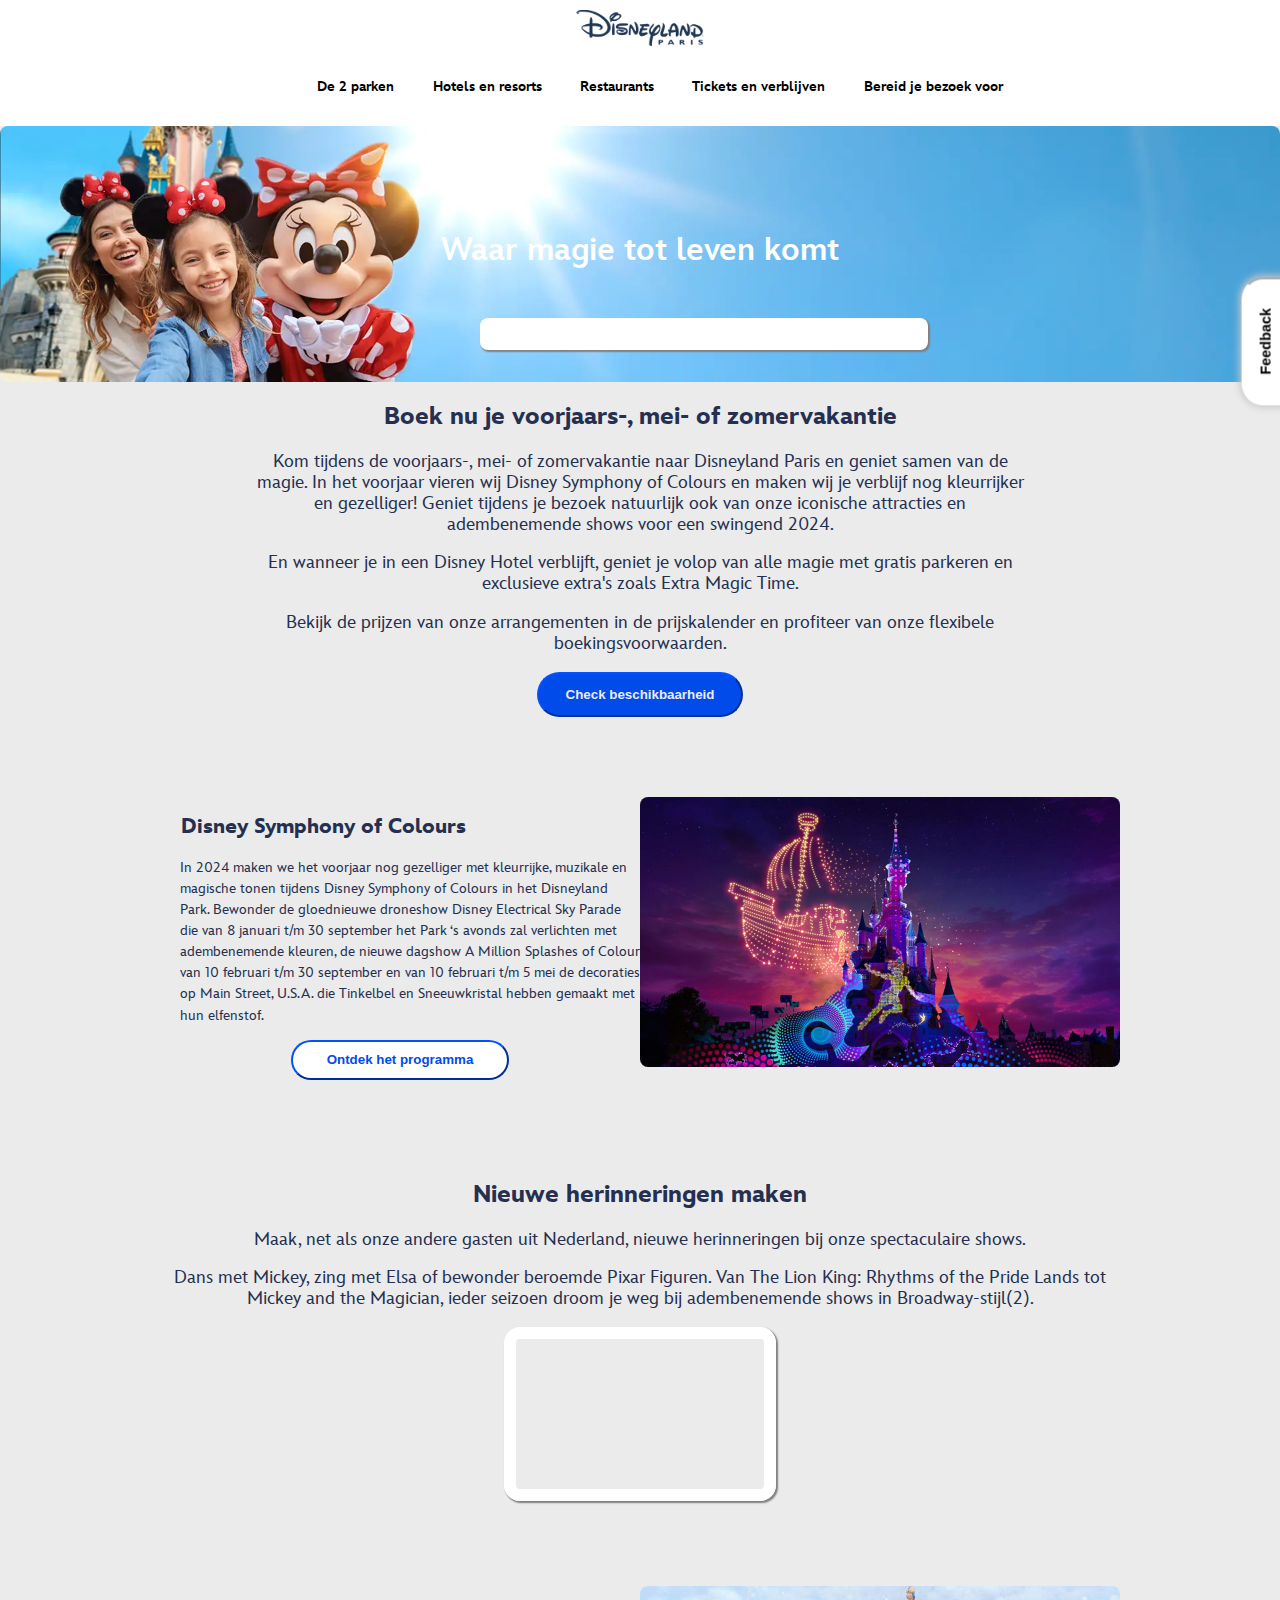
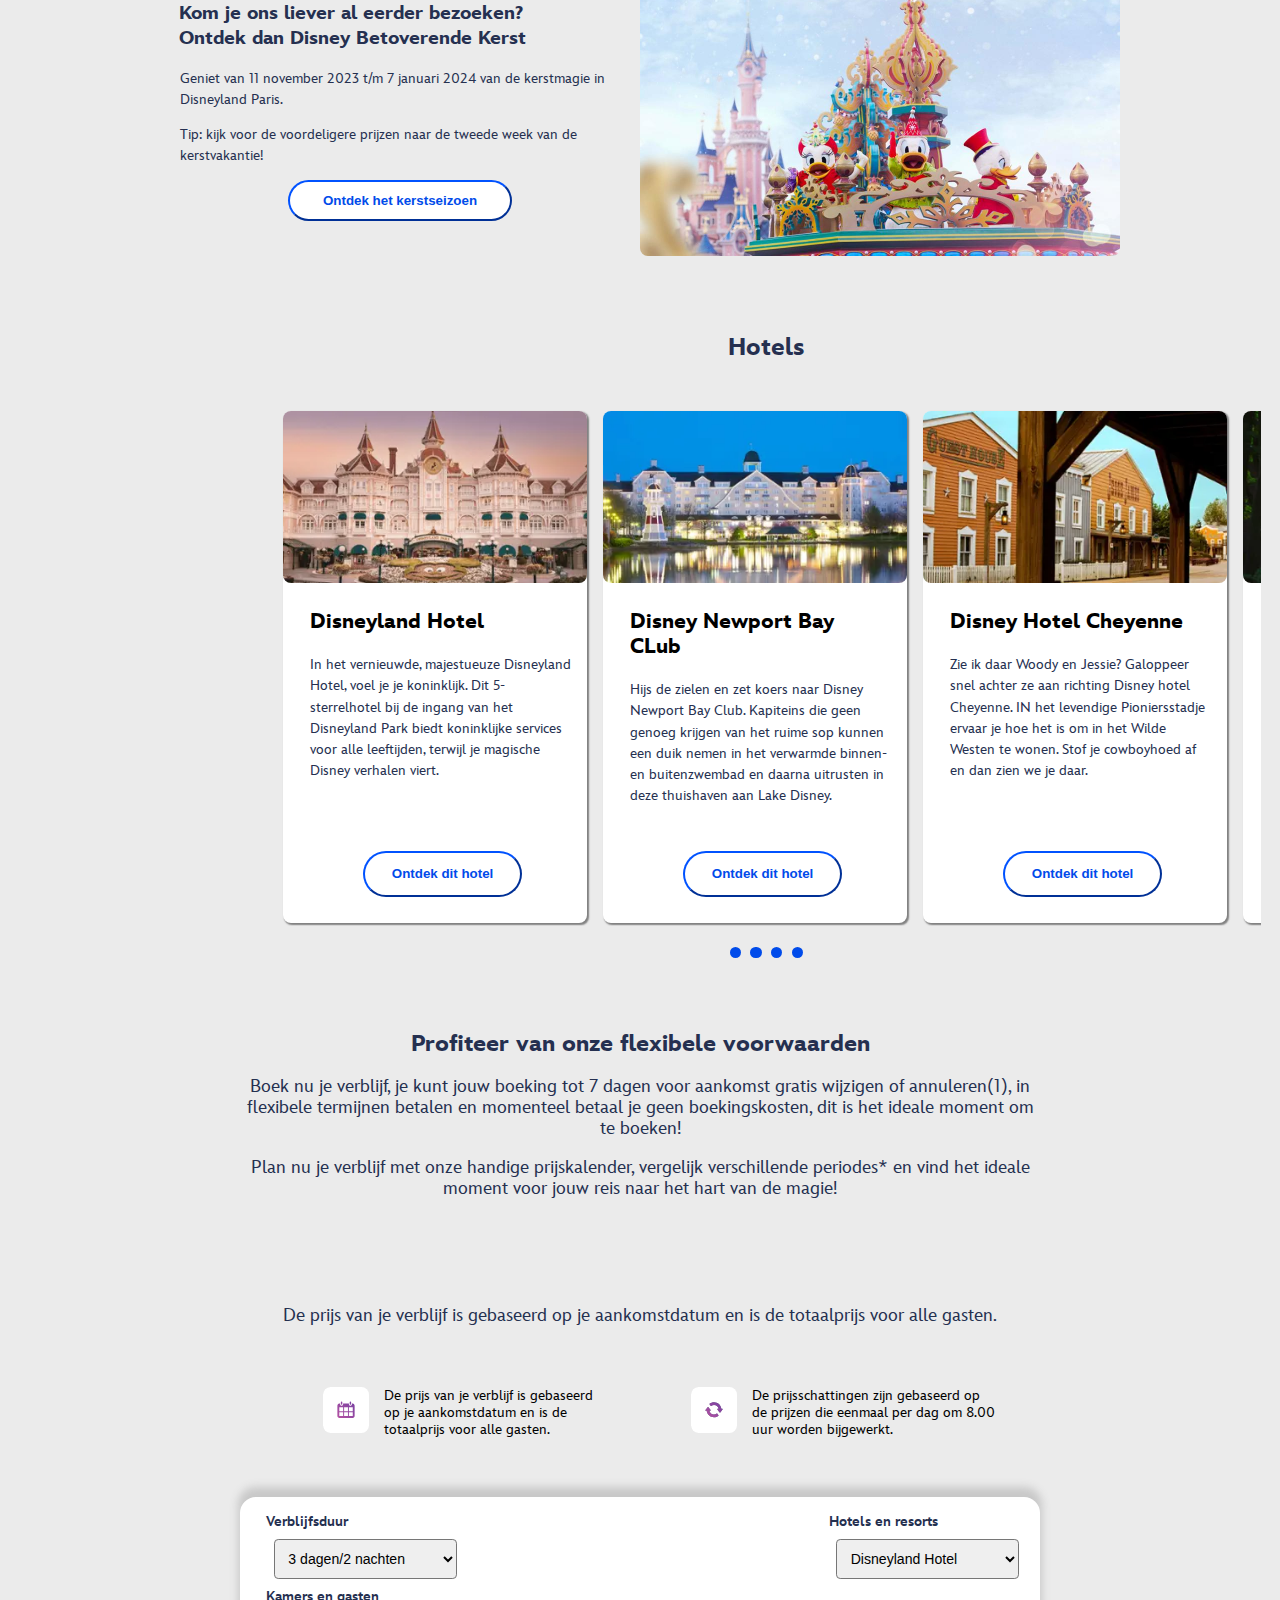
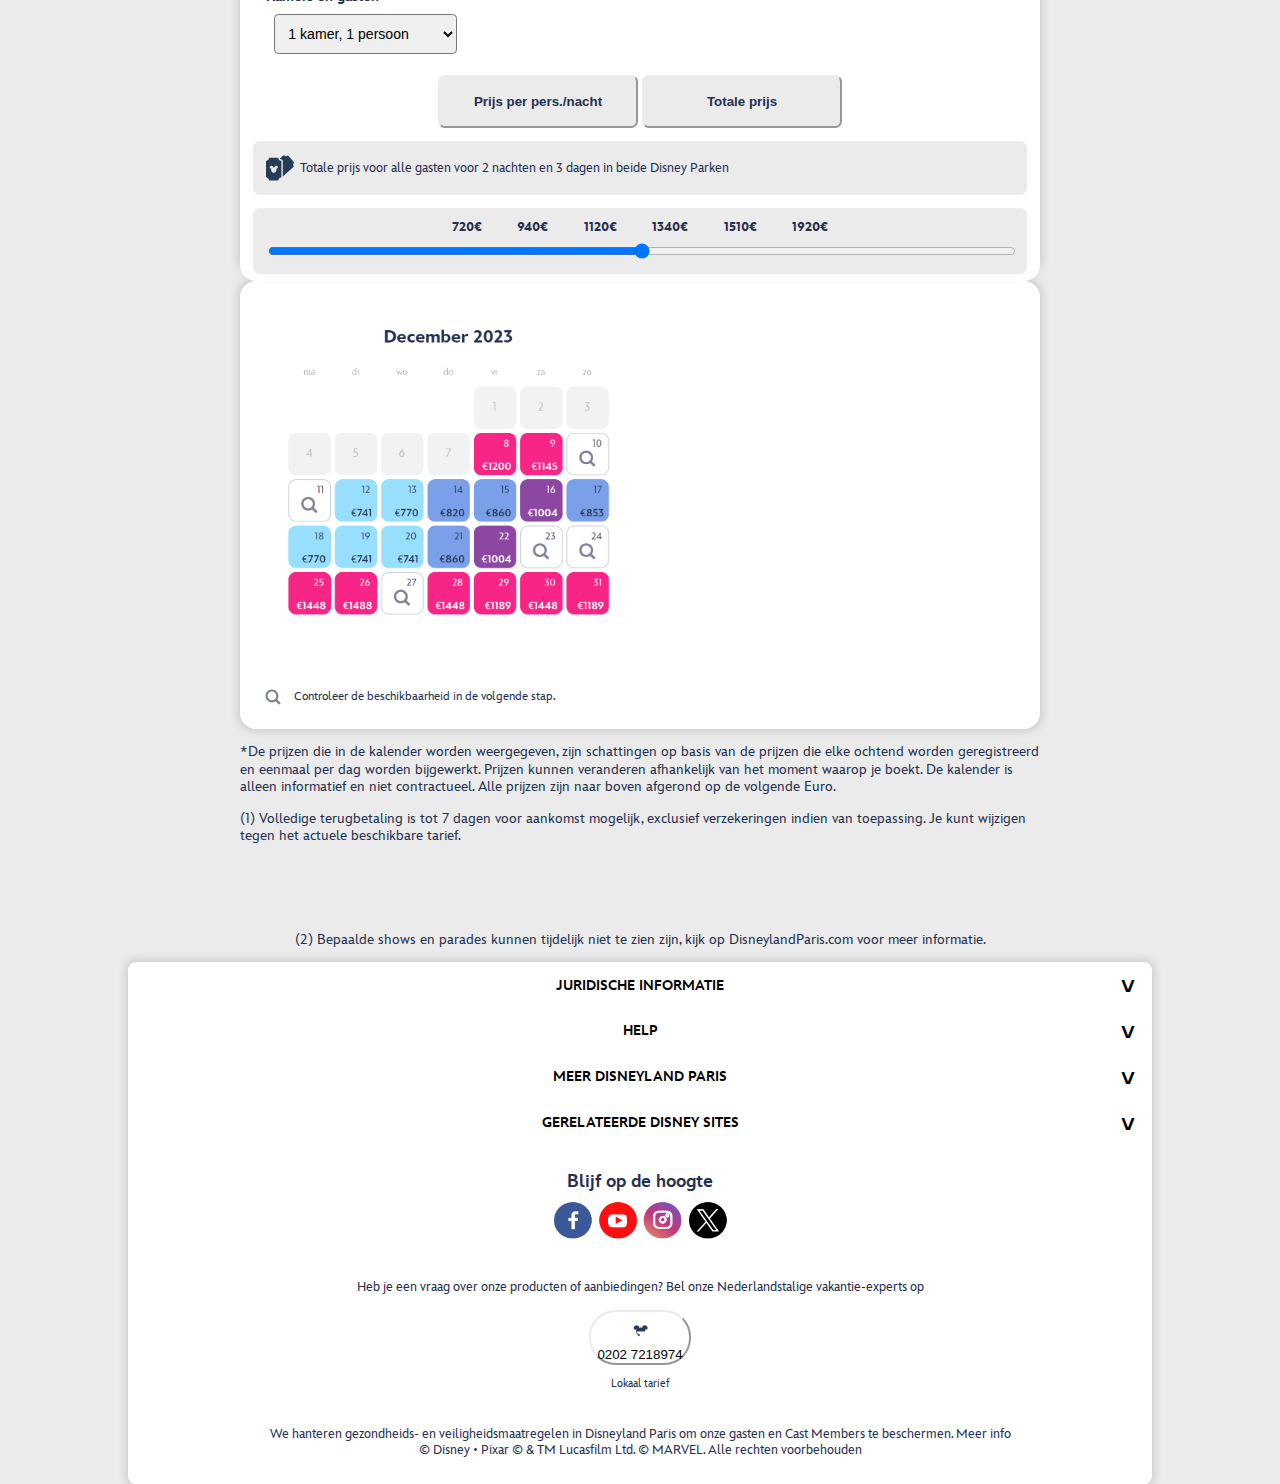
==== commit d940df21: "Add files via upload" ====
--- a/index.html
+++ b/index.html
@@ -6,7 +6,7 @@
 	<meta name="author" content="Zoë de Ruiter">
 	<meta name="viewport" content="width=device-width, initial-scale=1">
 	
-	<title>Howdy FED2324</title>
+	<title>Disneyland Parijs</title>
 	
 	<link href="styles/style.css" rel="stylesheet">
 	<link href="styles/hoofdpagina.css" rel="stylesheet">
@@ -17,7 +17,7 @@
 	<button>Feedback</button>
 	<header>
 		<h1 aria-label="Welkom bij de site van Disneyland Parijs"> 
-			<img src="images/logo.png" alt=""> 
+			<img src="images/logo.png" alt="">
 		</h1>
 		<button><img src="images/hamburgermenu.png" alt="">Menu</button>
 		<nav>
@@ -27,16 +27,17 @@
 				<li>De 2 parken <img src="images/pijltje.png" alt=""></li>
 				<li>Hotels en resorts <img src="images/pijltje.png" alt=""></li>
 				<li>Restaurants <img src="images/pijltje.png" alt=""></li>
-				<li>Tickets en verblijven <img src="images/pijltje.png" alt=""></li>
+				<li><a href="jaarkaart.html">Tickets en verblijven <img src="images/pijltje.png" alt=""></a></li>
 				<li>Bereid je bezoek voor <img src="images/pijltje.png" alt=""></li>
 			</ul>
 		</nav>
-		<button><img src="images/zoeken.png" alt="zoekbalk"></button>
+		<button aria-label="zoeken"><img src="images/zoeken.png" alt="zoekbalk"></button>
 	</header>
 	<main>
 		<header>
 			<section>
-				<img src="images/foto.header.webp" alt="foto van lachende mensen bij het disney kasteel">
+				<img src="images/foto.header.webp" alt="">
+				<img src="images/headergroot1.webp" alt=""> 
 				<p>Waar magie tot leven komt</p>
 			</section>
 			<ul>
@@ -53,7 +54,7 @@
 			<button>Check beschikbaarheid</button>
 		</section>
 		<section>
-			<img src="images/symphony.jpg" alt="foto van de droneshow"> 
+			<img src="images/symphony.jpg" alt=""> 
 			<h2>Disney Symphony of Colours</h2>
 			<p>In 2024 maken we het voorjaar nog gezelliger met kleurrijke, muzikale en magische tonen tijdens Disney Symphony of Colours in het Disneyland Park. Bewonder de gloednieuwe droneshow Disney Electrical Sky Parade die van 8 januari t/m 30 september het Park ‘s avonds zal verlichten met adembenemende kleuren, de nieuwe dagshow A Million Splashes of Colour van 10 februari t/m 30 september en van 10 februari t/m 5 mei de decoraties op Main Street, U.S.A. die Tinkelbel en Sneeuwkristal hebben gemaakt met hun elfenstof.</p>
 			<button>Ontdek het programma</button>
@@ -66,7 +67,7 @@
 			frameborder="0" allow="accelerometer; clipboard-write; encrypted-media; gyroscope; picture-in-picture; web-share" allowfullscreen></iframe>
 		</section>
 		<section>
-			<img src="images/parade.jpg" alt="foto van de parade"> 
+			<img src="images/parade.jpg" alt=""> 
 			<h2>Kom je ons liever al eerder bezoeken? Ontdek dan Disney Betoverende Kerst</h2>
 			<p>Geniet van 11 november 2023 t/m 7 januari 2024 van de kerstmagie in Disneyland Paris.</p>
 			<p>Tip: kijk voor de voordeligere prijzen naar de tweede week van de kerstvakantie!</p>
@@ -76,28 +77,28 @@
 			<h2>Hotels</h2>
 			<ul>
 				<li id="h1">
-					<img src="images/disneyhotel.webp" alt="foto van Disneyland hotel">
+					<img src="images/disneyhotel.webp" alt="">
 					<h3>Disneyland Hotel</h3>
 					<p>In het vernieuwde, majestueuze Disneyland Hotel, voel je je koninklijk. Dit 5-sterrelhotel bij de ingang van het Disneyland Park biedt koninklijke services voor alle leeftijden, terwijl je magische Disney verhalen viert.</p>
-					<button>Ontdek dit hotel</button>
+					<button aria-label="ontdek het disneyland hotel">Ontdek dit hotel</button>
 				</li>
 				<li id="h2">
-					<img src="images/Newport.webp" alt="foto van hotel newport bay"> 
+					<img src="images/Newport.webp" alt=""> 
 					<h3>Disney Newport Bay CLub</h3>
 					<p>Hijs de zielen en zet koers naar Disney Newport Bay Club. Kapiteins die geen genoeg krijgen van het ruime sop kunnen een duik nemen in het verwarmde binnen- en buitenzwembad en daarna uitrusten in deze thuishaven aan Lake Disney.</p>
-					<button>Ontdek dit hotel</button>
+					<button aria-label="ontdek disney new port bay club">Ontdek dit hotel</button>
 				</li>
 				<li id="h3">
-					<img src="images/cheyenne.webp" alt="foto van hotel Cheyenne"> 
+					<img src="images/cheyenne.webp" alt=""> 
 					<h3>Disney Hotel Cheyenne</h3>
 					<p>Zie ik daar Woody en Jessie? Galoppeer snel achter ze aan richting Disney hotel Cheyenne. IN het levendige Pioniersstadje ervaar je hoe het is om in het Wilde Westen te wonen. Stof je cowboyhoed af en dan zien we je daar.</p>
-					<button>Ontdek dit hotel</button>
+					<button aria-label="ontdek hotel cheyenne">Ontdek dit hotel</button>
 				</li>
 				<li id="h4">
-					<img src="images/davycrockett.webp" alt="foto van Davy Crocket Ranch"> 
+					<img src="images/davycrockett.webp" alt=""> 
 					<h3>Disney Davy Crockett Ranch</h3>
 					<p>Pioniers opgelet! Op maar 15 minuten rijden van de Disney Parken ligt Disney Davy Crocket Ranch. In dit vakantiepark middenin het bos kun je heerlijk tot rust komen in je eigen blokhut of je ontdekkingstocht voortzetten in het zwembad of de buitenspeeltuin.</p>
-					<button>Ontdek dit hotel</button>
+					<button aria-label="ontdek davy crockett range">Ontdek dit hotel</button>
 				</li>
 			</ul>
 			<nav>
@@ -119,35 +120,51 @@
 				<li>De prijsschattingen zijn gebaseerd op de prijzen die eenmaal per dag om 8.00 uur worden bijgewerkt.<img src="images/rondje.svg" alt=""></li>
 			</ul>
 			<section>
-				<select name="verblijfsduur" id="verblijfsduur" >
-					<option value="A1">3 dagen/2 nachten</option>
-					<option value="A2">4 dagen/3 nachten</option>
-					<option value="A3">5 dagen/4 nachten</option>
-				</select>
-				<select name="Hotels en resorts" id="Hotels en resorts">
-					<option value="B1">Disneyland Hotel</option>
-					<option value="B2">Disney Hotel New York- The art of Marvel</option>
-					<option value="B3">Disney New Port Bay Club</option>
-					<option value="B4">Disney Sequoia Lodge</option>
-					<option value="B5">Disney Hotel Cheyenne</option>
-					<option value="B6">Disney Hotel Santa Fe</option>
-					<option value="B7">Disney Davy Crockett Ranch</option>
-					<option value="B1">Center Parcs Villages Nature Paris</option>
-				</select>
-				<select name="Kamers en gasten" id="Kamers en gasten" size="">
-					
-				</select>
+				<p>Hotels en resorts
+					<select name="Hotels en resorts" id="Hotels en resorts">
+						<option value="B1">Disneyland Hotel</option>
+						<option value="B2">Disney Hotel New York- The art of Marvel</option>
+						<option value="B3">Disney New Port Bay Club</option>
+						<option value="B4">Disney Sequoia Lodge</option>
+						<option value="B5">Disney Hotel Cheyenne</option>
+						<option value="B6">Disney Hotel Santa Fe</option>
+						<option value="B7">Disney Davy Crockett Ranch</option>
+						<option value="B1">Center Parcs Villages Nature Paris</option>
+					</select>
+				</p>
+				<p>Verblijfsduur
+					<select name="verblijfsduur" id="verblijfsduur" >
+						<option value="A1">3 dagen/2 nachten</option>
+						<option value="A2">4 dagen/3 nachten</option>
+						<option value="A3">5 dagen/4 nachten</option>
+					</select>
+				</p>
+				<p>Kamers en gasten
+					<select name="Kamers en gasten" id="Kamers en gasten">
+						<option value="B1">1 kamer, 1 persoon</option>
+						<option value="B2">1 kamer, 2 personen</option>
+						<option value="B3">1 kamer, 3 personen</option>
+						<option value="B4">1 kamer, 4 personen</option>
+						<option value="B5">2 kamers, 2 personen</option>
+						<option value="B6">2 kamers, 3 personen</option>
+						<option value="B7">2 kamers, 4 personen</option>
+						<option value="B1">3 kamers, 3 personen</option>
+						<option value="B1">3 kamers, 4 personen</option>
+					</select>
+				</p>
 				<button>Prijs per pers./nacht</button>
 				<button>Totale prijs</button>
 				<p>
 					<img src="images/tickets.svg" alt="">
 					Totale prijs voor alle gasten voor 2 nachten en 3 dagen in beide Disney Parken
 				</p>
+				<p>720€ 940€ 1120€ 1340€ 1510€ 1920€
 				<input type="range" name="price" min="€580" max="€1500" />
-				
+				</p>
 			</section>
 			<section>
-				<img src="images/calender.png" alt="">
+				<img src="images/calender.png" alt="Kalender met de totaal prijzen">
+				<img src="images/kalender2.png" alt="kalender met de prijzen per nacht en per persoon">
 				<p>
 					<img src="images/zoek.svg" alt="">
 					Controleer de beschikbaarheid in de volgende stap.
@@ -220,7 +237,7 @@
 		</section>
 		<p>
 			Blijf op de hoogte
-			<img src="images/socialemedia.png" alt="">
+			<img src="images/socialemedia.png" alt="link naar sociale media">
 		</p>
 		<p>
 			Heb je een vraag over onze producten of aanbiedingen? Bel onze Nederlandstalige vakantie-experts op
--- a/styles/style.css
+++ b/styles/style.css
@@ -84,7 +84,11 @@
 	padding: 1em 2em 1em 2em;
 	border-color: var(--color-background-sections);
 	border-radius: 1.5em 1.5em 0 0;
-}
+
+	box-shadow: 0 0 .5em .1em var(--color-shadow);
+}
+
+
 
 p {
 	color: var(--color-text);
@@ -201,6 +205,21 @@
 	
 }
 
+body header nav ul li a {
+	padding-bottom: 2.7em;
+	font-weight: 700;
+	font-size: 1em;
+	text-decoration: none;
+	color: black;
+}
+
+body header nav ul li a > img {
+	height: 1.2em;
+	width: auto;
+	padding:0;
+	margin: 0 0 0 .5em;
+}
+
 body header nav img:nth-child(2) {
 	height: 8.4em;
 	width: auto;
@@ -218,10 +237,6 @@
 
 
 
-
-
-
-
 /* ALLE BUTTONS */
 
 main section > button {
@@ -249,7 +264,7 @@
 	background-color: var(--color-background-sections);
 	margin-left:1em;
 	margin-right:1em;
-	box-shadow: .1em .1em .1em grey;
+	box-shadow: 0 0 .5em .1em var(--color-shadow);
 	border-radius: .5em;
 	margin-bottom: 2em;
 }
@@ -382,6 +397,10 @@
 }
 
 
+footer > section:nth-of-type(4) {
+	border-bottom: solid 10x black;
+	padding-bottom: .5em;
+}
 
 
 
@@ -395,4 +414,71 @@
 
 ul {
 	list-style: none;
+}
+
+
+
+@media (min-width:60em) {
+
+	header button:first-of-type {
+		display: none;
+	}
+
+	header nav button {
+		display: none;
+	}
+	header nav ul li img {
+		display: none;
+	}
+
+	header nav img {
+		display: none;
+	}
+
+	body > header {
+		display: flex;
+		flex-direction: column;
+		flex-wrap: wrap;
+	}
+
+	header h1 img {
+		display: flex;
+		justify-content: center;
+		align-items: center;
+	}
+
+	header nav {
+		position: static;
+		translate: 0 0;
+	}
+
+	header nav ul {
+		width: 100%;
+		height: 1em;
+		display: flex;
+		flex-direction: row;
+		gap: 2.4em;
+	}
+
+	header nav ul li {
+		display: flex;
+		flex-direction: column;
+		gap:.5em;
+
+		height: 1em;
+
+	}
+
+	body header button:last-child {
+		display: none;
+	}
+
+
+
+
+	footer {
+		width: 80%;
+		margin: auto;
+	}
+
 }--- a/styles/hoofdpagina.css
+++ b/styles/hoofdpagina.css
@@ -57,7 +57,9 @@
 	--color-background-sections:white;
 	--color-button:rgb(0 75 234);
 	--color-button-hoover:rgb(2 59 185);
-	--color-background:rgb(235 235 235);	
+	--color-background:rgb(235 235 235);
+	--color-shadow: rgb(200 200 200);
+	--color-hover-main-button: rgb(222, 222, 222);	
 }
 
 /* SECTIONS */
@@ -91,13 +93,17 @@
 	color: var(--color-background-sections);
 }
 
-main header img {
+main header img:first-of-type {
 	border-radius: 0 0 5em 5em;
 	filter: brightness(60%);
 	/* filter: saturate(80%); */
 	/* filter: contrast(80%); */
 }
 
+main header img:nth-child(2) {
+	display: none;
+}
+
 
 main > header {
 	margin: 0em;
@@ -117,7 +123,7 @@
 main header ul {
 	position: absolute;
 	bottom:-6em;
-	width: 95%;
+	width: 28em;
 	background-color: var(--color-background-sections);
 	border-radius: .5em;
 	padding:1em;
@@ -129,7 +135,7 @@
 	flex-direction: row;
 	justify-content: space-between;
 
-	box-shadow: .1em .1em .1em grey;
+	box-shadow: 0 0 .5em .1em var(--color-shadow);
 }
 
 
@@ -284,7 +290,10 @@
 	padding: .2em;
 }
 
-main section:nth-child(6) li {
+main section:nth-child(6) > ul li {
+	position: relative;
+
+	height: 32em;
 	margin-left:.5em;
 	margin-right:.5em;
 	box-shadow: .1em .1em .1em grey;
@@ -298,7 +307,12 @@
 	font-weight: 900;
 }
 
-main section:nth-child(6) button {
+main > section:nth-child(6) button {
+	position: absolute;
+	bottom: 2em;
+	left: 6em;
+
+	text-align: center;
 	align-items: center;
 	border-color: var(--color-button);
 	color: var(--color-button);
@@ -310,10 +324,10 @@
 
 	transition: 1s;
 	
-	display: grid;
-	/* place-items: center; */
+	/* display: grid;
+	place-items: center;
 	margin: auto;
-	/* margin-top: 2em;
+	margin-top: 2em;
     margin-bottom: 1em; */
 }
 
@@ -367,6 +381,10 @@
 	
 }
 
+section nav > ul li {
+	padding: .3em;
+}
+
 section nav > ul a{
 	display:block;
 	width:.7em;
@@ -386,7 +404,13 @@
 	border-radius: 1em;
 	/* margin: 0 1em; */
 	padding: 0;
-}
+	height: 24em;
+
+	box-shadow: 0 -.5em .5em .1em var(--color-shadow);
+}
+
+
+/* tekst */
 
 main section:nth-child(7) > h2{
 	text-align: center;
@@ -419,6 +443,10 @@
 	margin-top: 6em;
 }
 
+
+
+/* plaatje met tekst */
+
 main section:nth-child(7) li {
 	display: flex;
 	flex-direction: row-reverse;
@@ -433,16 +461,51 @@
 }
 
 
+
+/* de dropdowns */
+
 main section:nth-child(7) section select {
-	width: 12em;
+	width: 13em;
 	margin: .5em;
-	padding: .5em;
+	padding: .7em;
 	border-radius: .3em;
-	font-size: .9em;
-
-}
-
-main section:nth-child(7) section:nth-of-type(1) p:last-of-type {
+	font-size: 1em;
+}
+
+main section:nth-child(7) section:nth-of-type(1) p:first-of-type {
+	font-weight: 700;
+	display: flex;
+	flex-direction: column;
+	text-align: left;
+	float: right;
+}
+
+main section:nth-child(7) section:nth-of-type(1) p:nth-of-type(2) {
+	font-weight: 700;
+	display: flex;
+	flex-direction: column;
+	text-align: left;
+
+	padding-top: 1em;
+	padding-bottom: 0;
+	margin-bottom: 0em;
+	
+}
+
+main section:nth-child(7) section:nth-of-type(1) p:nth-of-type(3) {
+	font-weight: 700;
+	display: flex;
+	flex-direction: column;
+	text-align: left;
+	padding-top: 0;
+	margin-top: 0;
+}
+
+
+
+/* plaatje met tekst */
+
+main section:nth-child(7) section:nth-of-type(1) p:nth-of-type(4) {
 	display: flex;
 	flex-direction: row;
 	text-align: left;
@@ -457,31 +520,91 @@
 
 }
 
-main section:nth-child(7) section:nth-of-type(1) p:last-of-type img {
+main section:nth-child(7) section:nth-of-type(1) p:nth-of-type(4) img {
 	height: 2.1em;
 	width: auto;
 }
 
+
+
+
+/* schuifbalk */
+
+main section:nth-child(7) section:nth-of-type(1) p:last-of-type {
+	display: flex;
+	flex-direction: column;
+	text-align: center;
+	gap:.5em;
+	font-size: 0.82em;
+	line-height: 1em;
+	word-spacing: 2.4em;
+	margin: 1em;
+	background-color: var(--color-background);
+	padding: 1em;
+	border-radius: .5em;
+	font-weight: 900;
+}
+
+main section:nth-child(7) section:nth-of-type(1) p input {
+	width: 100%;
+}
+
+
+
+
+/* de buttons */
+
 main section:nth-child(7) section:nth-of-type(1) button {
-	border-radius: 0;
+	border-radius: .5em;
+	color: var(--color-text);
 	border-color: var(--color-background);
 	background-color: var(--color-background);
-}
+	width: 15em;
+	height: 4em;
+}
+
+main section:nth-child(7) section:nth-of-type(1) button:active {
+	background-color: var(--color-button);
+	color: var(--color-background-sections);
+}
+
+/* main section:nth-child(7) section:nth-of-type(1) button:hover {
+	background-color: var(--color-hover-main-button);
+} */
+
+
+
+
+/* tweede deel  (kalender) */
 
 main section:nth-child(7) section:nth-of-type(2) {
-	box-shadow: .1em .1em .1em grey;
-}
-
-main section:nth-child(7) section:nth-of-type(1) input {
-	width: 90%;
-}
-
-main section:nth-child(7) section:nth-of-type(2) img {
+	box-shadow: 0 0 .5em .1em var(--color-shadow);
+	height: 28em;
+}
+
+
+main section:nth-child(7) section:nth-of-type(2) img:first-of-type {
+	/* display: none; */
 	margin: 2.2em;
 	height: 20em;
 	width: auto;
 }
 
+/* main section:nth-child(7) section:nth-of-type(2) img:first-of-type.zichtbaar {
+	display: block;
+} */
+
+main section:nth-child(7) section:nth-of-type(2) img:nth-of-type(2) {
+	display: none;
+	margin: 2.2em;
+	height: 20em;
+	width: auto;
+}
+
+/* main section:nth-child(7) section:nth-of-type(2) img:nth-of-type(2).zichtbaar {
+	display: block;
+} */
+
 main section:nth-child(7) section:nth-of-type(2) p {
 	font-size: .75em;
 	text-align: left;
@@ -494,9 +617,153 @@
 	align-items: center;
 }
 
-main section:nth-child(7) section:nth-of-type(2) p img {
+main section:nth-child(7) section:nth-of-type(2) p:last-of-type img {
 	height: 1.5em;
 	padding: 0;
 	margin: 0;
 	padding-right: 1em;
-}+}
+
+
+
+
+
+
+
+
+
+
+
+
+@media (min-width:60em) {
+
+	/* HEADER IN MAIN */
+
+	main > header section > img:first-child {
+		display: none;
+	}
+
+	main > header img:last-of-type {
+		display: block;
+		width: 100%;
+		height: auto;
+	}
+
+	main > header p {
+		font-size: 2em;
+		position: absolute;
+		top: 1.5em;
+	}
+
+	main header ul {
+		position: absolute;
+		bottom:1em;
+		width: 28em;
+		height: auto;
+		background-color: var(--color-background-sections);
+		border-radius: .5em;
+		padding:1em;
+		
+	
+		margin-left: 30em;
+	
+		display: flex;
+		flex-direction: row;
+		justify-content: space-between;
+	
+		box-shadow: .1em .1em .1em grey;
+	}
+
+	/* main header ul li {
+		display: block;
+		height: 4em;
+		width: 4em;
+		z-index: 1000;
+	} */
+	
+	
+	main header li button {
+		width: 10em;
+		font-weight: 700;
+		font-size: .7em;
+	}
+	
+	
+	main header ul img {
+		width: auto;
+		height: 3.5em;
+		padding-bottom: 1em;
+	}
+
+	main header button:last-of-type img {
+		display: none;
+	}
+
+	
+
+	/* SECTION 1 */
+
+	main section:nth-child(2) {
+		width: 49em;
+		margin: auto;
+	}
+
+
+	/* SECTION SYMPHONY */
+
+	main section:nth-child(3) {
+		width: 60em;
+		margin: auto;
+		padding-top: 5em;
+		padding-bottom: 5em;
+	}
+
+	main section:nth-child(3) img {
+		float: right;
+		width: 30em;
+		height: auto;
+	}
+
+
+	/* SECTION VIDEO */
+
+	main section:nth-child(4) {
+		width: 60em;
+		margin: auto;
+	}
+
+
+	/* SECTION KERST */
+
+	main section:nth-child(5) {
+		width: 60em;
+		margin: auto;
+		padding-top: 5em;
+		padding-bottom: 5em;
+	}
+
+	main section:nth-child(5) img {
+		float: right;
+		width: 30em;
+		height: auto;
+	}
+
+
+	/* SECTION HOTELS */
+
+	main section:nth-child(6) {
+		margin-left: 17em;
+	}
+
+	/* SECTION KALENDER */
+	
+	main section:nth-child(7) {
+		width: 50em;
+		margin: auto;
+	}
+
+	main section:nth-child(7) > ul {
+		display: flex;
+		flex-direction: row;
+	}
+}
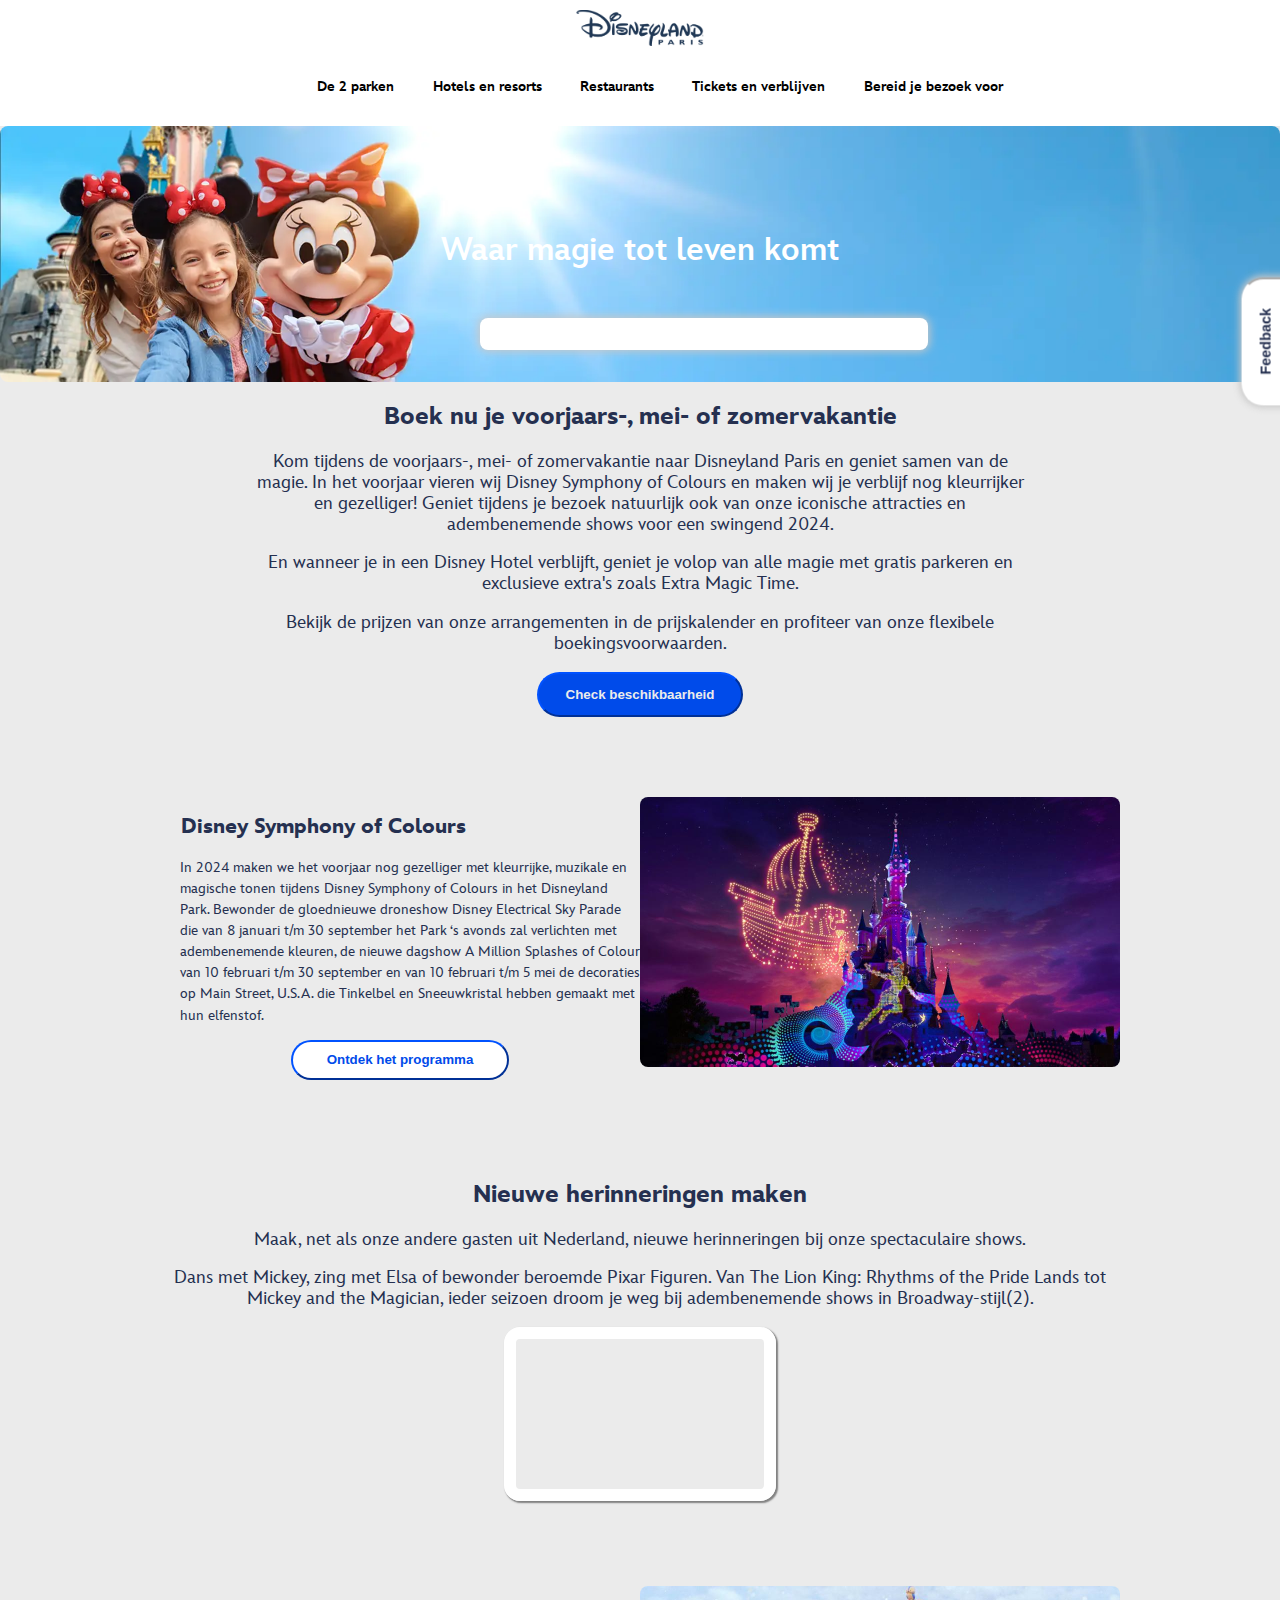
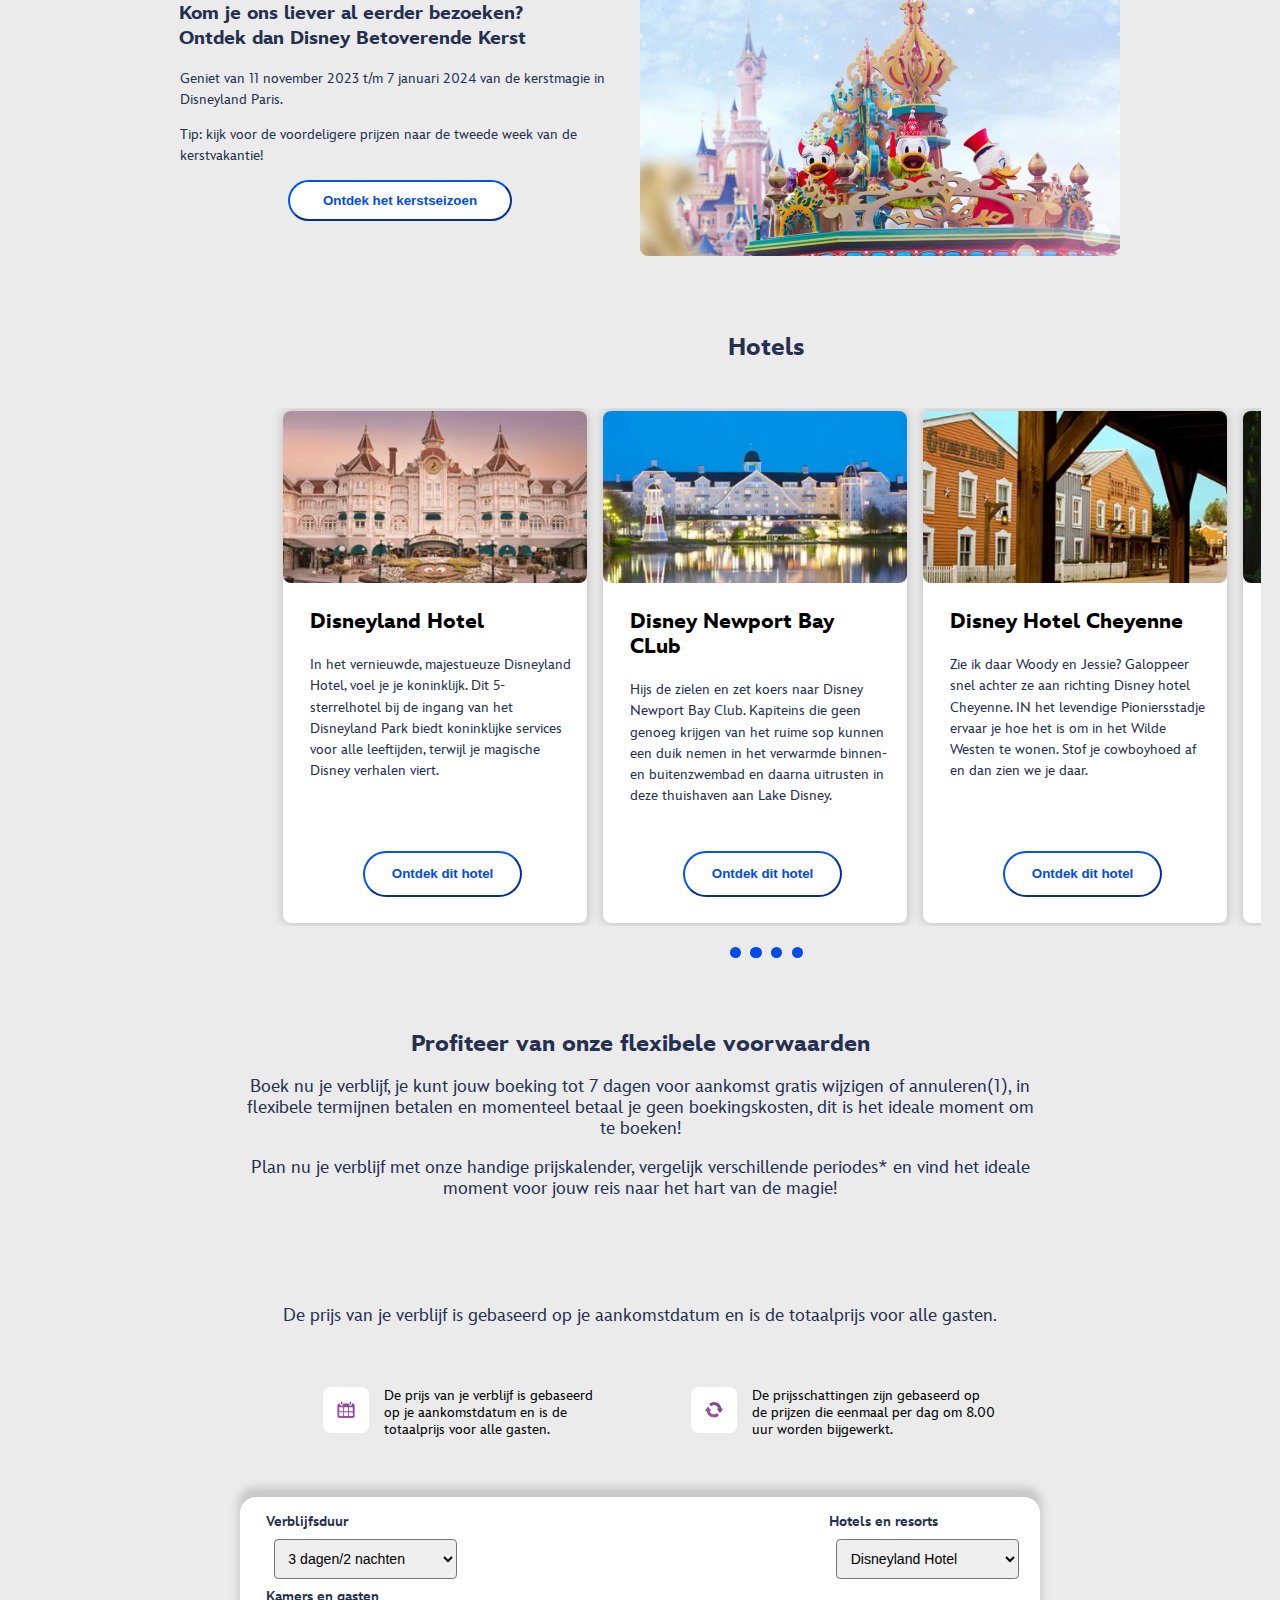
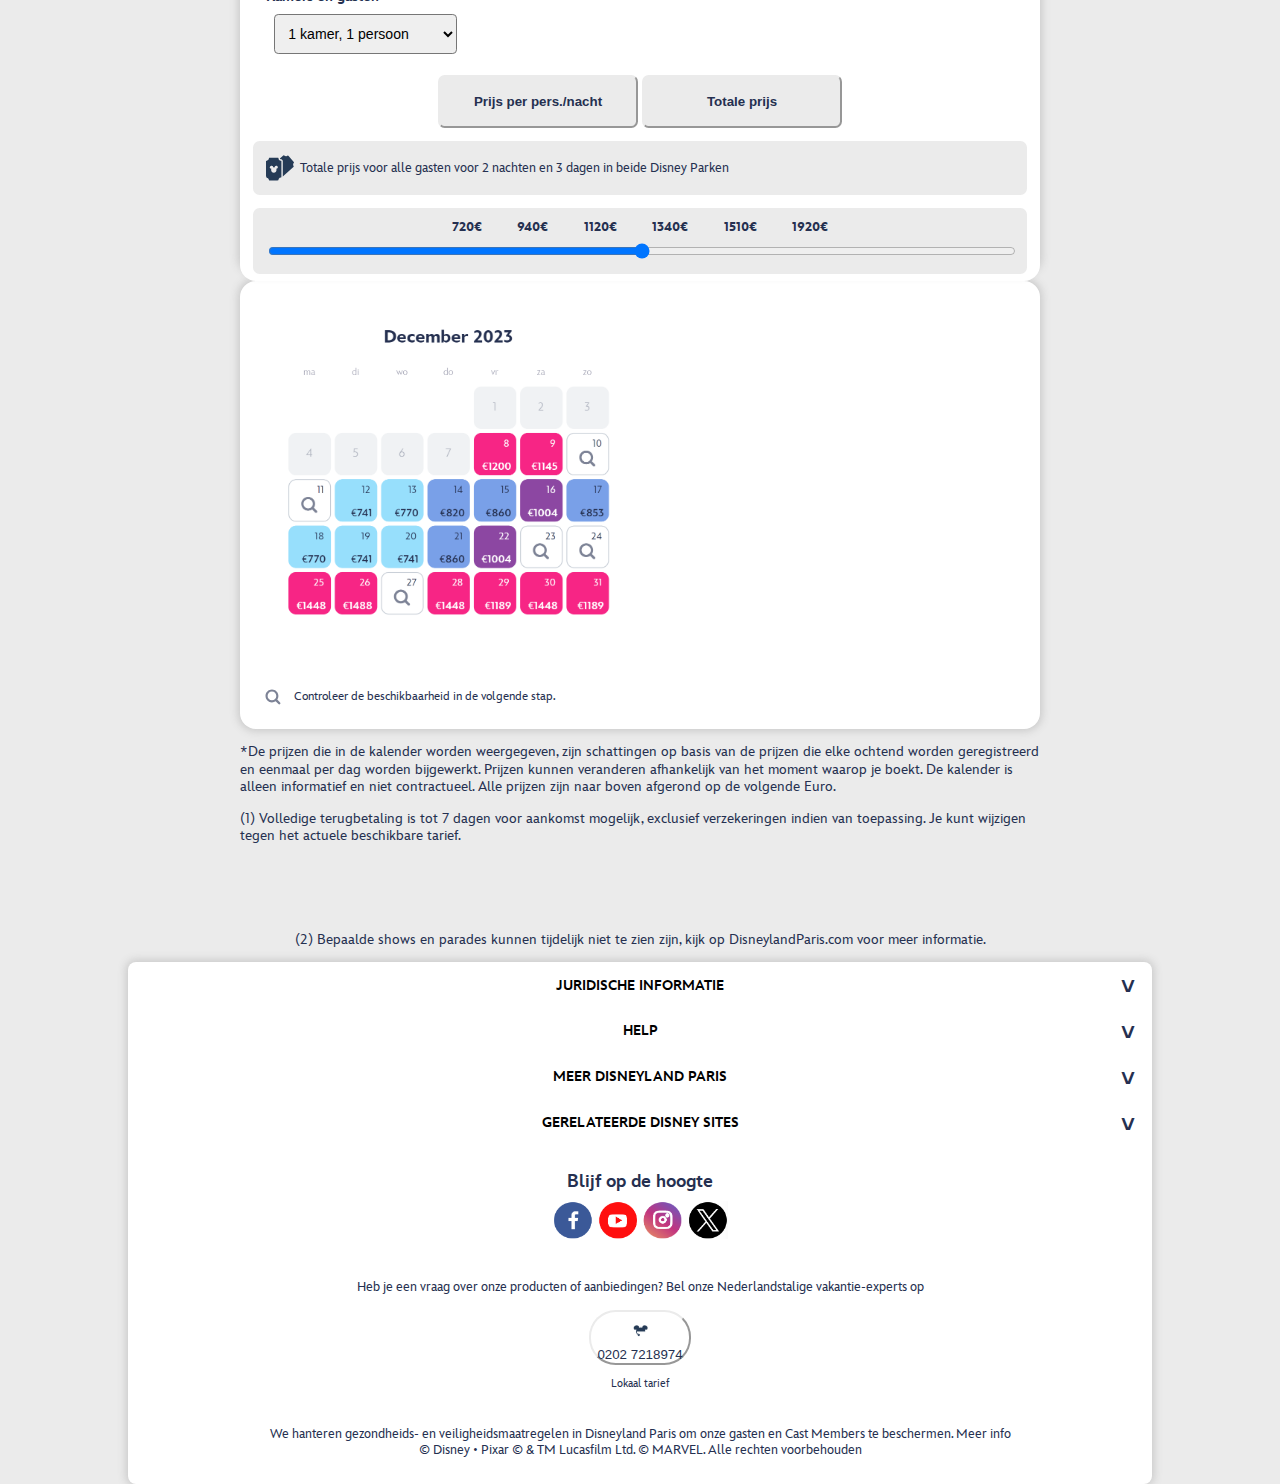
==== commit baa69b4c: "Add files via upload" ====
--- a/index.html
+++ b/index.html
@@ -103,10 +103,10 @@
 			</ul>
 			<nav>
 				<ul>
-					<li><a href="#h1" aria-label="hotel 1"></a></li>
-					<li><a href="#h2"></a></li>
-					<li><a href="#h3"></a></li>
-					<li><a href="#h4"></a></li>
+					<li><a href="#h1" aria-label="Disneyland hotel"></a></li>
+					<li><a href="#h2" aria-label="Disney Newport Bay CLub"></a></li>
+					<li><a href="#h3" aria-label="Disney Hotel Cheyenne"></a></li>
+					<li><a href="#h4"aria-label="Disney Davy Crockett Ranch"></a></li>
 				</ul>
 			</nav>
 		</section>
@@ -121,7 +121,7 @@
 			</ul>
 			<section>
 				<p>Hotels en resorts
-					<select name="Hotels en resorts" id="Hotels en resorts">
+					<select name="Hotels en resorts">
 						<option value="B1">Disneyland Hotel</option>
 						<option value="B2">Disney Hotel New York- The art of Marvel</option>
 						<option value="B3">Disney New Port Bay Club</option>
@@ -133,14 +133,14 @@
 					</select>
 				</p>
 				<p>Verblijfsduur
-					<select name="verblijfsduur" id="verblijfsduur" >
+					<select name="verblijfsduur" >
 						<option value="A1">3 dagen/2 nachten</option>
 						<option value="A2">4 dagen/3 nachten</option>
 						<option value="A3">5 dagen/4 nachten</option>
 					</select>
 				</p>
 				<p>Kamers en gasten
-					<select name="Kamers en gasten" id="Kamers en gasten">
+					<select name="Kamers en gasten">
 						<option value="B1">1 kamer, 1 persoon</option>
 						<option value="B2">1 kamer, 2 personen</option>
 						<option value="B3">1 kamer, 3 personen</option>
@@ -159,7 +159,7 @@
 					Totale prijs voor alle gasten voor 2 nachten en 3 dagen in beide Disney Parken
 				</p>
 				<p>720€ 940€ 1120€ 1340€ 1510€ 1920€
-				<input type="range" name="price" min="€580" max="€1500" />
+				<input type="range" name="price" />
 				</p>
 			</section>
 			<section>
--- a/styles/style.css
+++ b/styles/style.css
@@ -69,6 +69,13 @@
 	font-family: inspire, sans-serif;
 	position: relative;
 }
+
+button {
+	color: var(--color-text);
+}
+
+
+/* DE FEEDBACK BUTTON */
 
 body > button:first-of-type {
 	position: fixed;
@@ -125,6 +132,8 @@
 	background-color: var(--color-background-sections);
 }
 
+/* MENU */
+
 header > button:nth-of-type(1) {
 	order:-1;
 }
@@ -138,15 +147,6 @@
 	width: 2em;
 	padding-bottom: .3em;
 	margin: 0;
-}
-header h1 {
-	margin: 0;
-}
-
-header h1 img {
-	width: 4em;
-	padding: 0;
-	padding-top: .3em;
 }
 
 header button{
@@ -236,6 +236,22 @@
 
 
 
+/* LOGO */
+
+header h1 {
+	margin: 0;
+}
+
+header h1 img {
+	width: 4em;
+	padding: 0;
+	padding-top: .3em;
+}
+
+
+
+
+
 
 /* ALLE BUTTONS */
 
@@ -254,6 +270,8 @@
 main section > button:hover {
 	background-color: var(--color-background);
 }
+
+
 
 
 
@@ -269,7 +287,7 @@
 	margin-bottom: 2em;
 }
 
-
+/* ELK UITKLAP DING FOOTER */
 
 footer section {
 	position: relative;
@@ -281,6 +299,8 @@
 	flex-wrap: wrap;
 	
 }
+
+/* FOOTER UITKLAP */
 
 footer h3 {
 	margin:0;
@@ -298,7 +318,7 @@
 
 	transition-duration: 1s;
 	position: absolute;
-	right:0;
+	right:0; /* oplossing om de button rechts te krijgen, tijdens feedback gefixt*/
 
 	width:3rem;
 	aspect-ratio: 1/1;
@@ -336,6 +356,9 @@
 }
 
 
+
+
+/* FOOTER TEKST */
 
 footer p:first-of-type {
 	display: flex;
@@ -360,18 +383,6 @@
 	margin-right: 5em;
 }
 
-footer button:last-of-type {
-	border-color: var(--color-background);
-	border-radius: 2em;
-	background-color: var(--color-background-sections);
-	margin-top: 1em;
-
-
-	display: grid;
-	place-items: center;
-	margin: auto;
-}
-
 footer button:last-of-type img {
 	height: 1em;
 	margin: .8em;
@@ -404,6 +415,23 @@
 
 
 
+/* BELLEN BUTTON */
+
+footer button:last-of-type {
+	border-color: var(--color-background);
+	border-radius: 2em;
+	background-color: var(--color-background-sections);
+	margin-top: 1em;
+
+
+	display: grid;
+	place-items: center;
+	margin: auto;
+}
+
+
+
+
 
 
 
@@ -418,7 +446,13 @@
 
 
 
+/* GROOT SCHERM */
+
+
 @media (min-width:60em) {
+
+
+	/* HEADER */
 
 	header button:first-of-type {
 		display: none;
@@ -473,7 +507,7 @@
 		display: none;
 	}
 
-
+	/* FOOTER */
 
 
 	footer {
--- a/styles/hoofdpagina.css
+++ b/styles/hoofdpagina.css
@@ -74,10 +74,26 @@
 
 
 /* HEADER IN DE MAIN */
+main > header {
+	margin: 0em;
+	padding: 0em;
+	position: relative;
+
+	background-color: var(--color-background);
+	display: flex;
+	flex-direction: column;
+}
 
 main header section {
 	position: relative;
 }
+
+main header > section {
+	padding: 0em;
+	margin: 0em;
+}
+
+/* TEKST OVER HET PLAATJE */
 
 main header p {
 	position: absolute;
@@ -100,25 +116,13 @@
 	/* filter: contrast(80%); */
 }
 
+/* PLAATJE VOOR GROOT SCHERM */
+
 main header img:nth-child(2) {
 	display: none;
 }
 
-
-main > header {
-	margin: 0em;
-	padding: 0em;
-	position: relative;
-
-	background-color: var(--color-background);
-	display: flex;
-	flex-direction: column;
-}
-
-main header > section {
-	padding: 0em;
-	margin: 0em;
-}
+/* SNELLE NAV  */
 
 main header ul {
 	position: absolute;
@@ -138,7 +142,6 @@
 	box-shadow: 0 0 .5em .1em var(--color-shadow);
 }
 
-
 main header li button {
 	width: 10em;
 	font-weight: 700;
@@ -198,7 +201,7 @@
 main section:nth-child(3) > button {
 	display: grid;
 	/* place-items: center; */
-	margin: auto;
+	margin: auto; /* tijdens feedback bedacht */
 }
 
 
@@ -263,6 +266,8 @@
 }
 
 
+
+
 /* SECTIOON HOTELS */
 
 main section:nth-child(6) {
@@ -272,7 +277,7 @@
 }
 
 main section:nth-child(6) ul::-webkit-scrollbar {
-	display: none;
+	display: none; /* tijdens feedback gefixt*/
 }
 
 main section:nth-child(6) ul {
@@ -280,11 +285,8 @@
 	flex-direction: row;
 	text-align: left;
 	overflow-x: scroll;
-	/* overflow-y: hidden; */
 	overscroll-behavior: contain auto;
-	/* -webkit-overflow-scrolling: touch; */
 	scrollbar-width: none;
-	/* scrollbar-height: none; */
 
 	margin: 0em;
 	padding: .2em;
@@ -296,7 +298,7 @@
 	height: 32em;
 	margin-left:.5em;
 	margin-right:.5em;
-	box-shadow: .1em .1em .1em grey;
+	box-shadow: 0 0 .5em .1em var(--color-shadow);
 	border-radius: .5em;
 	background-color: var(--color-background-sections);
 }
@@ -671,7 +673,7 @@
 		flex-direction: row;
 		justify-content: space-between;
 	
-		box-shadow: .1em .1em .1em grey;
+		box-shadow: 0 0 .5em .1em var(--color-shadow);
 	}
 
 	/* main header ul li {
